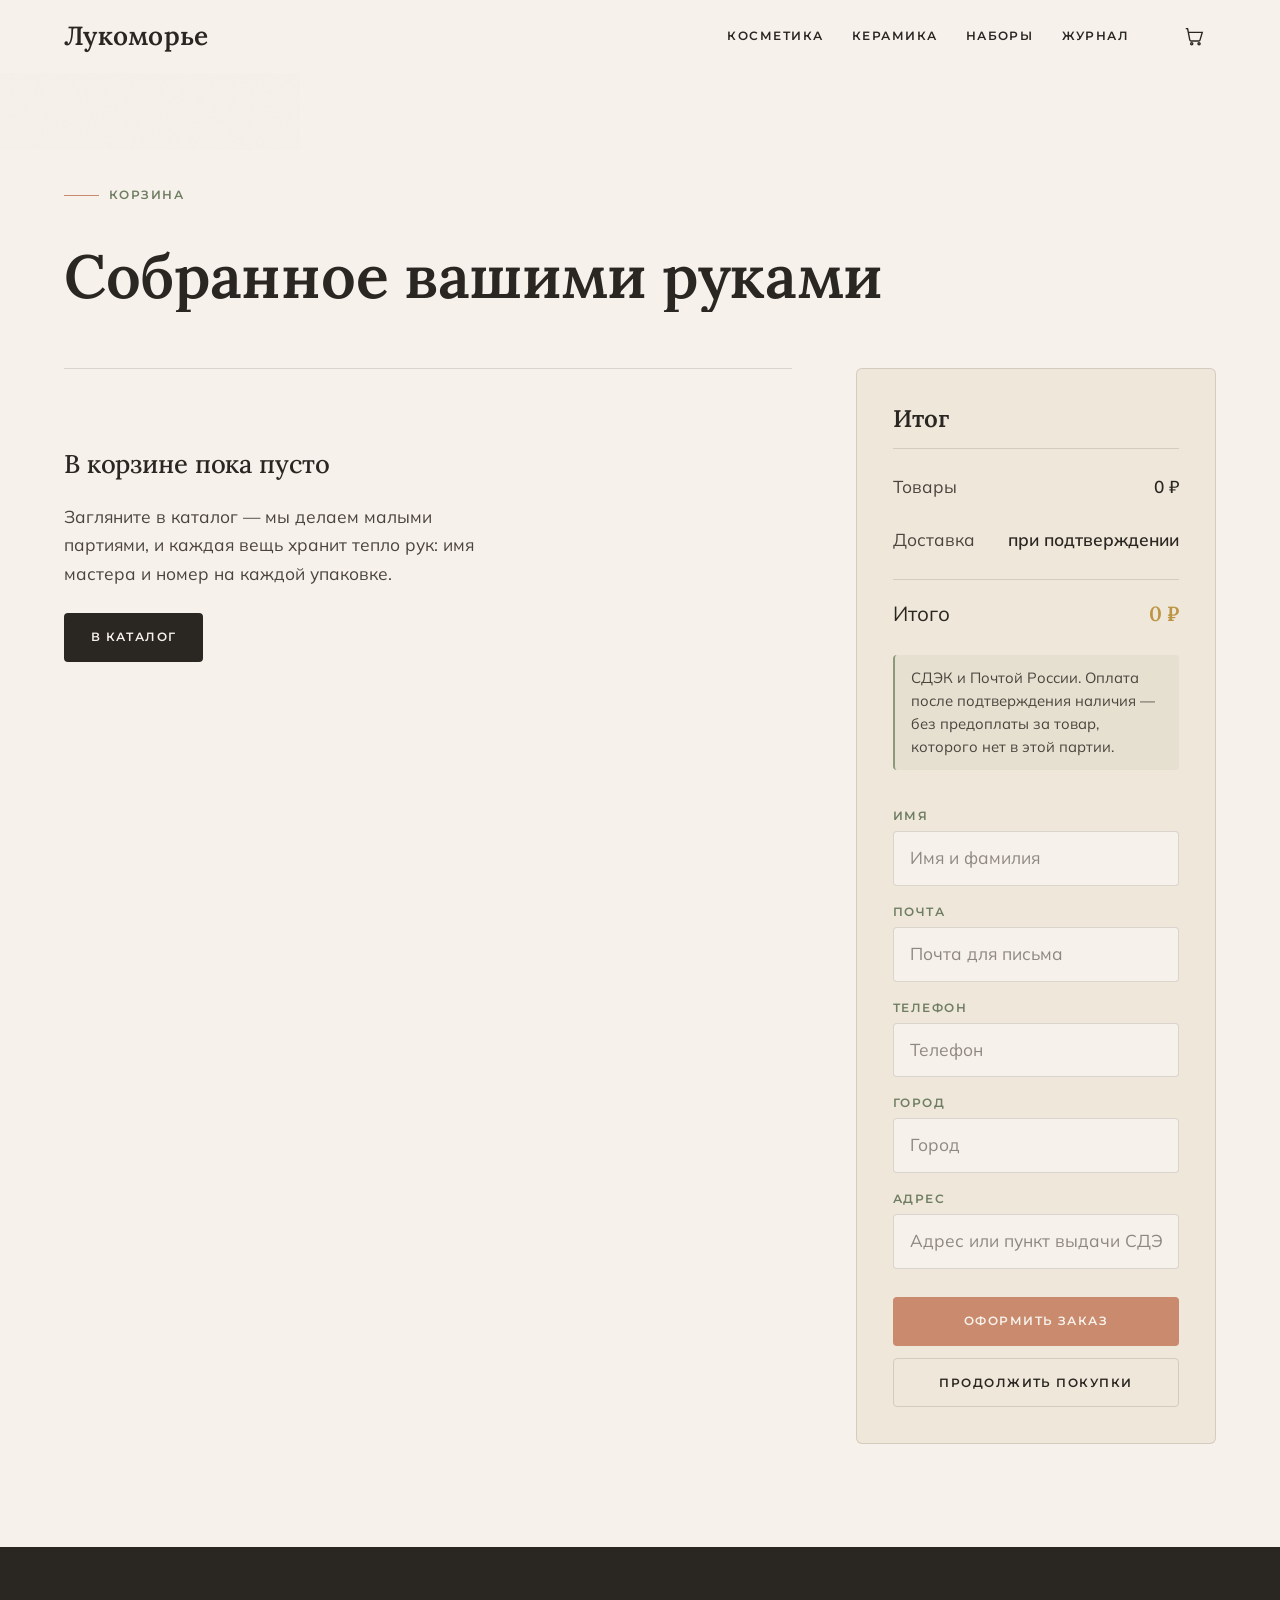
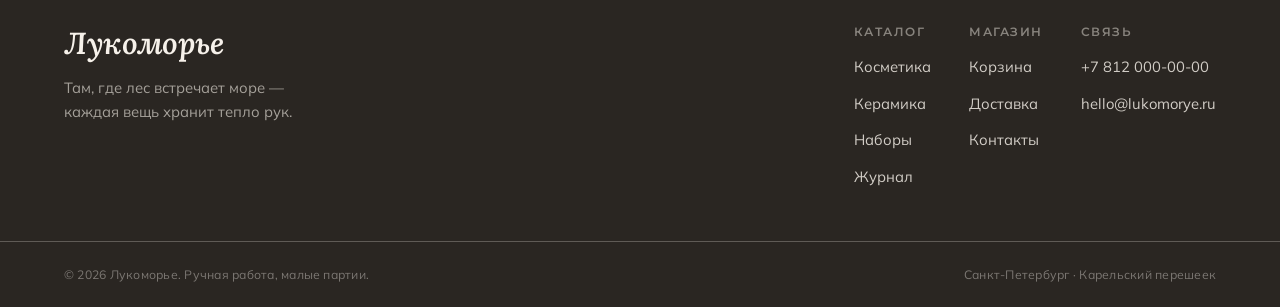
==== cart.html @ 14519dc2 "Магазин «Лукоморье» — косметика и керамика: каталог, товар, корзина" ====
<!DOCTYPE html>
<html lang="ru">
<head>
  <meta charset="UTF-8" />
  <meta name="viewport" content="width=device-width, initial-scale=1" />
  <title>Корзина — Лукоморье</title>
  <meta name="description" content="Корзина «Лукоморье» — натуральная косметика и керамика ручной работы. Малые партии, честный состав, тепло рук мастера." />

  <link rel="icon" href="data:image/svg+xml,%3Csvg xmlns='http://www.w3.org/2000/svg' viewBox='0 0 32 32'%3E%3Crect width='32' height='32' rx='6' fill='%23c98a6d'/%3E%3Ctext x='16' y='22' font-family='Georgia,serif' font-size='18' fill='%23f6f1ea' text-anchor='middle'%3E%D0%9B%3C/text%3E%3C/svg%3E" />

  <!-- Google Fonts: Lora (head) + Mulish (body) + Montserrat (label), cyrillic -->
  <link rel="preconnect" href="https://fonts.googleapis.com" />
  <link rel="preconnect" href="https://fonts.gstatic.com" crossorigin />
  <link href="https://fonts.googleapis.com/css2?family=Lora:ital,wght@0,500;0,600;1,500;1,600&family=Montserrat:wght@600&family=Mulish:wght@400;600;700&display=swap&subset=cyrillic,cyrillic-ext" rel="stylesheet" />

  <link rel="stylesheet" href="css/settings.css" />
  <link rel="stylesheet" href="css/base.css" />
  <link rel="stylesheet" href="css/blocks/header.css" />
  <link rel="stylesheet" href="css/blocks/hero.css" />
  <link rel="stylesheet" href="css/blocks/catalog.css" />
  <link rel="stylesheet" href="css/blocks/story.css" />
  <link rel="stylesheet" href="css/blocks/journal.css" />
  <link rel="stylesheet" href="css/blocks/newsletter.css" />
  <link rel="stylesheet" href="css/blocks/contacts.css" />
  <link rel="stylesheet" href="css/blocks/cart.css" />
  <link rel="stylesheet" href="css/blocks/footer.css" />
</head>
<body>
  <a class="skip-link" href="#main">К содержанию</a>

  <!-- ============================================================
       SHARED HEADER — identical on index/product/cart.
       Cart icon carries .cart__count (live counter via cart.js).
       ============================================================ -->
  <header class="header" data-header>
    <div class="container header__inner">
      <a class="header__brand" href="index.html">Лукоморье</a>

      <nav class="header__nav" aria-label="Каталог">
        <a href="index.html#catalog" data-filter="Косметика">Косметика</a>
        <a href="index.html#catalog" data-filter="Керамика">Керамика</a>
        <a href="index.html#catalog" data-filter="Наборы">Наборы</a>
        <a href="index.html#journal">Журнал</a>
      </nav>

      <div class="header__actions">
        <a class="header__cart" href="cart.html" aria-label="Корзина">
          <svg class="icon" width="22" height="22" viewBox="0 0 24 24" stroke-width="1.5" aria-hidden="true">
            <path d="M3 4h2l2.4 12.2a1.5 1.5 0 0 0 1.5 1.2h8.2a1.5 1.5 0 0 0 1.5-1.2L21 8H6"/>
            <circle cx="9.5" cy="20.5" r="1.2"/>
            <circle cx="17.5" cy="20.5" r="1.2"/>
          </svg>
          <span class="cart__count" data-cart-count aria-live="polite">0</span>
        </a>
        <button class="header__burger" type="button" aria-label="Меню" aria-expanded="false" data-burger>
          <span></span><span></span><span></span>
        </button>
      </div>
    </div>

    <!-- mobile drawer -->
    <div class="header__drawer" data-drawer hidden>
      <nav aria-label="Меню">
        <a href="index.html#catalog" data-filter="Косметика">Косметика</a>
        <a href="index.html#catalog" data-filter="Керамика">Керамика</a>
        <a href="index.html#catalog" data-filter="Наборы">Наборы</a>
        <a href="index.html#journal">Журнал</a>
        <a href="cart.html">Корзина</a>
      </nav>
    </div>
  </header>

  <main id="main">

    <!-- ============================================================ CART -->
    <section class="cart-page">
      <div class="container">

        <header class="cart-page__head">
          <span class="cart-page__eyebrow section__eyebrow" data-reveal>Корзина</span>
          <h1 class="cart-page__title" data-reveal-head>Собранное вашими руками</h1>
        </header>

        <div class="cart-page__inner">

          <!-- ===== LEFT: line items + empty state ===== -->
          <div data-reveal>

            <!-- cart.js fills this with .cart__item rows -->
            <div class="cart__items" data-cart-root></div>

            <!-- empty state — cart.js toggles .is-visible when cart is empty -->
            <div class="cart__empty">
              <h2 class="cart__empty-title">В корзине пока пусто</h2>
              <p class="cart__empty-lead">
                Загляните в каталог — мы делаем малыми партиями, и каждая вещь
                хранит тепло рук: имя мастера и номер на каждой упаковке.
              </p>
              <a class="btn btn--primary" href="index.html#catalog">В каталог</a>
            </div>

          </div>

          <!-- ===== RIGHT: sticky summary + checkout =====
               No data-reveal here: cart.js owns this element's visibility via
               the [hidden] attribute (empty cart hides it, items show it). A
               reveal observer would never fire while hidden, leaving it
               opacity:0 forever when items arrive later (cross-tab sync). -->
          <aside class="cart__summary">
            <h2 class="cart__summary-title">Итог</h2>

            <div class="cart__summary-row">
              <span class="cart__summary-label">Товары</span>
              <span class="cart__summary-val" data-cart-total>0 ₽</span>
            </div>
            <div class="cart__summary-row">
              <span class="cart__summary-label">Доставка</span>
              <span class="cart__summary-val">при подтверждении</span>
            </div>
            <div class="cart__summary-row cart__summary-row--total">
              <span class="cart__summary-label">Итого</span>
              <span class="cart__summary-val" data-cart-total>0 ₽</span>
            </div>

            <p class="cart__delivery-note">
              СДЭК и Почтой России. Оплата после подтверждения наличия — без
              предоплаты за товар, которого нет в этой партии.
            </p>

            <!-- checkout form -->
            <form class="cart__form" data-checkout novalidate>

              <div class="cart__field">
                <label class="cart__label" for="co-name">Имя</label>
                <input class="cart__input" id="co-name" name="name" type="text"
                       autocomplete="name" placeholder="Имя и фамилия" required
                       data-field="name" />
              </div>

              <div class="cart__field">
                <label class="cart__label" for="co-email">Почта</label>
                <input class="cart__input" id="co-email" name="email" type="email"
                       inputmode="email" autocomplete="email" placeholder="Почта для письма"
                       required data-field="email" />
                <p class="cart__field-error" data-error-for="email" hidden>Проверьте адрес почты</p>
              </div>

              <div class="cart__field">
                <label class="cart__label" for="co-phone">Телефон</label>
                <input class="cart__input" id="co-phone" name="phone" type="tel"
                       inputmode="tel" autocomplete="tel" placeholder="Телефон"
                       data-field="phone" />
              </div>

              <div class="cart__field">
                <label class="cart__label" for="co-city">Город</label>
                <input class="cart__input" id="co-city" name="city" type="text"
                       autocomplete="address-level2" placeholder="Город" required
                       data-field="city" />
              </div>

              <div class="cart__field">
                <label class="cart__label" for="co-address">Адрес</label>
                <input class="cart__input" id="co-address" name="address" type="text"
                       autocomplete="street-address" placeholder="Адрес или пункт выдачи СДЭК"
                       required data-field="address" />
              </div>

              <div class="cart__cta">
                <button class="btn btn--clay" type="submit">Оформить заказ</button>
                <a class="btn btn--ghost" href="index.html#catalog">Продолжить покупки</a>
              </div>
            </form>

            <!-- success state — revealed via .is-visible after a valid submit -->
            <div class="cart__success" data-checkout-success>
              <svg class="cart__success-icon" width="44" height="44" viewBox="0 0 24 24" aria-hidden="true">
                <path class="cart__success-path" stroke-width="2" d="M5 12.5l4.5 4.5L19 7"/>
              </svg>
              <h2 class="cart__success-title">Заказ принят</h2>
              <p class="cart__success-lead">
                Спасибо — мы написали вам письмо с подтверждением и номером партии.
              </p>
            </div>
          </aside>

        </div>
      </div>
    </section>

  </main>

  <!-- ============================================================
       SHARED FOOTER — identical on index/product/cart.
       ============================================================ -->
  <footer class="footer">
    <div class="container footer__inner">
      <div class="footer__brandcol">
        <a class="footer__brand" href="index.html">Лукоморье</a>
        <p class="footer__tag">Там, где лес встречает море — каждая вещь хранит тепло рук.</p>
      </div>

      <nav class="footer__nav" aria-label="Каталог">
        <span class="u-label">Каталог</span>
        <a href="index.html#catalog">Косметика</a>
        <a href="index.html#catalog">Керамика</a>
        <a href="index.html#catalog">Наборы</a>
        <a href="index.html#journal">Журнал</a>
      </nav>

      <nav class="footer__nav" aria-label="Магазин">
        <span class="u-label">Магазин</span>
        <a href="cart.html">Корзина</a>
        <a href="index.html#contacts">Доставка</a>
        <a href="index.html#contacts">Контакты</a>
      </nav>

      <div class="footer__contactcol">
        <span class="u-label">Связь</span>
        <a href="tel:+78120000000">+7 812 000-00-00</a>
        <a href="mailto:hello@lukomorye.ru">hello@lukomorye.ru</a>
      </div>
    </div>
    <div class="container footer__base">
      <span>© 2026 Лукоморье. Ручная работа, малые партии.</span>
      <span>Санкт-Петербург · Карельский перешеек</span>
    </div>
  </footer>

  <svg class="grain" aria-hidden="true">
    <filter id="grain-noise"><feTurbulence type="fractalNoise" baseFrequency="0.8" numOctaves="2" stitchTiles="stitch"/></filter>
    <rect width="100%" height="100%" filter="url(#grain-noise)"/>
  </svg>

  <script type="module" src="js/main.js"></script>
</body>
</html>
---- css/settings.css ----
/* ============================================================
   settings.css — design tokens · «Лукоморье»
   Boutique НАТУРАЛЬНАЯ КОСМЕТИКА + КЕРАМИКА ручной работы.
   European-premium, gallery-clean, warm, hand-made.
   Warm clay / sage / gold palette. NO neon/blue/purple/gradient.
   Soft 4px radius · 1px hairlines · NO heavy shadows.
   ============================================================ */

:root {
  /* ---- Palette ---- */
  --alabaster:   #f6f1ea;   /* base surface */
  --alabaster-2: #efe7da;   /* tonal section block */
  --clay:        #c98a6d;   /* terracotta accent */
  --clay-deep:   #a96b50;   /* hover / pressed clay */
  --sage:        #8a9a7b;   /* secondary accent */
  --sage-deep:   #6f7e62;   /* hover sage */
  --gold:        #d9b25f;   /* price / CTA highlight */
  --gold-deep:   #bd9645;   /* AA-safe gold for small text on light */
  --ink:         #2a2622;   /* primary text */
  --ink-soft:    #4a443d;   /* secondary text */
  --on-dark:     #f6f1ea;   /* text on dark / photo overlay */
  --line:        rgba(42, 38, 34, .14);  /* 1px hairline */
  --line-soft:   rgba(42, 38, 34, .08);
  --line-on-dark: rgba(246, 241, 234, .26);

  /* flat warm overlay for full-bleed craft photo (solid rgba, NO gradient) */
  --overlay-warm: rgba(42, 38, 34, .56);

  /* ---- Type families ---- */
  --font-head:  'Lora', Georgia, 'Times New Roman', serif;       /* 500/600 + italic */
  --font-body:  'Mulish', system-ui, -apple-system, sans-serif;  /* 400/600 */
  --font-label: 'Montserrat', system-ui, sans-serif;             /* 600 small-caps */

  /* ---- Fluid type scale (clamp) ---- */
  --fs-display: clamp(2.6rem, 1.2rem + 6vw, 5.6rem);    /* hero headline */
  --fs-h1:      clamp(2.1rem, 1.3rem + 3.4vw, 3.8rem);
  --fs-h2:      clamp(1.8rem, 1.3rem + 2.2vw, 3rem);
  --fs-h3:      clamp(1.25rem, 1.05rem + .9vw, 1.6rem);
  --fs-price:   clamp(1.05rem, .96rem + .4vw, 1.3rem);  /* gold product price */
  --fs-lead:    clamp(1.12rem, 1rem + .55vw, 1.45rem);
  --fs-body:    clamp(1rem, .96rem + .18vw, 1.08rem);
  --fs-small:   clamp(.86rem, .83rem + .12vw, .93rem);
  --fs-label:   clamp(.7rem, .68rem + .1vw, .78rem);    /* Montserrat caps labels */

  /* line-heights */
  --lh-display: 1.06;
  --lh-head:    1.16;
  --lh-body:    1.66;
  --lh-snug:    1.4;

  /* tracking */
  --track-label: .12em;

  /* ---- Spacing scale ---- */
  --sp-3xs: .25rem;
  --sp-2xs: .5rem;
  --sp-xs:  .75rem;
  --sp-sm:  1rem;
  --sp-md:  1.5rem;
  --sp-lg:  2.25rem;
  --sp-xl:  3.5rem;
  --sp-2xl: 5rem;
  --sp-3xl: 7rem;

  /* gallery breathing room between sections */
  --section-gap: clamp(4rem, 8vw, 6.5rem);

  /* ---- Layout — WIDE ---- */
  --container: 1280px;
  --pad-x: clamp(1.25rem, 5vw, 4rem);
  --col-gap: clamp(1.25rem, 3vw, 2.75rem);
  --measure: 64ch;

  /* ---- Radius — soft 4px ---- */
  --radius: 4px;
  --radius-lg: 6px;

  /* ---- Borders — 1px warm hairlines ---- */
  --bd-hair:   1px solid var(--line);
  --bd-strong: 1px solid var(--ink);

  /* ---- Subtle depth (NO heavy shadows) ---- */
  --shadow-soft: 0 1px 2px rgba(42, 38, 34, .05);

  /* ---- Z layers ---- */
  --z-grain:      1;
  --z-header:     60;
  --z-nav-panel:  70;
  --z-skip:       100;

  /* ---- Motion ---- */
  --ease:      cubic-bezier(.22, .61, .25, 1);
  --dur-fast:  200ms;
  --dur:       280ms;
  --dur-head:  .7s;   /* clip-wipe headline reveal */
  --dur-block: .6s;   /* block fade + rise */
  --reveal-rise: 14px;

  /* sticky-split product page: header offset */
  --header-h: 72px;
}
---- css/base.css ----
/* ============================================================
   base.css — reset · base type · wide container · helpers ·
   .u-img cover-clamp · surfaces · grain · a11y · reveal contract
   «Лукоморье»
   ============================================================ */

/* ---- Reset ---- */
*, *::before, *::after { box-sizing: border-box; }
* { margin: 0; }

html {
  -webkit-text-size-adjust: 100%;
  scroll-behavior: smooth;
  scroll-padding-top: calc(var(--header-h) + 16px);
  overflow-x: clip;          /* no horizontal scroll from full-bleed */
}

body {
  font-family: var(--font-body);
  font-weight: 400;
  font-size: var(--fs-body);
  line-height: var(--lh-body);
  color: var(--ink);
  background-color: var(--alabaster);
  -webkit-font-smoothing: antialiased;
  text-rendering: optimizeLegibility;
  min-height: 100vh;
  overflow-x: hidden;        /* guard against full-bleed overflow */
}

img, picture, svg, iframe, video {
  display: block;
  max-width: 100%;
}
img { height: auto; }

input, button, textarea, select { font: inherit; color: inherit; }
button { cursor: pointer; background: none; border: none; }
ul, ol { list-style: none; padding: 0; }

a {
  color: var(--clay-deep);
  text-decoration: none;
  text-underline-offset: .18em;
  transition: color var(--dur-fast) var(--ease);
}
a:hover { color: var(--ink); }

p { text-wrap: pretty; }

svg.icon { fill: none; stroke: currentColor; }

/* ---- Headings ---- */
h1, h2, h3, h4 {
  font-family: var(--font-head);
  font-weight: 600;
  line-height: var(--lh-head);
  letter-spacing: -.005em;
  color: var(--ink);
  text-wrap: balance;
}
h1 { font-size: var(--fs-h1); }
h2 { font-size: var(--fs-h2); }
h3 { font-size: var(--fs-h3); font-weight: 500; }

em, i { font-style: italic; }

/* ---- Layout: wide container ---- */
.container {
  width: 100%;
  max-width: var(--container);
  margin-inline: auto;
  padding-inline: var(--pad-x);
}

.u-grid {
  display: grid;
  grid-template-columns: repeat(12, minmax(0, 1fr));
  column-gap: var(--col-gap);
}

/* a left-aligned content wrap that never centres into a narrow column */
.u-wrap { max-width: 66ch; }

/* full-bleed: break out of the container to the viewport edge */
.u-bleed {
  width: 100vw;
  margin-left: calc(50% - 50vw);
  margin-right: calc(50% - 50vw);
}

/* ---- Section rhythm ---- */
.section { padding-block: var(--section-gap); position: relative; }
.section--tight { padding-block: clamp(2.5rem, 5vw, 4rem); }

/* ---- Surface helpers ---- */
.s-alabaster { background: var(--alabaster); }
.s-tint      { background: var(--alabaster-2); }

/* ============================================================
   .u-img — the cover-clamp helper. HARD-WON RULE.
   Box: position:relative + overflow:clip + aspect-ratio (or fixed h).
   Img: position:absolute; inset:0; w/h 100%; object-fit:cover.
   NEVER leave a cover image position:static.
   Every product/photo/figure tile uses this.
   ============================================================ */
.u-img {
  position: relative;
  overflow: clip;
  display: block;
  background: var(--alabaster-2);
  border-radius: var(--radius);
}
.u-img > img {
  position: absolute;
  inset: 0;
  width: 100%;
  height: 100%;
  object-fit: cover;
}
/* aspect ratio variants */
.u-img--square   { aspect-ratio: 1 / 1; }
.u-img--portrait { aspect-ratio: 4 / 5; }
.u-img--land     { aspect-ratio: 4 / 3; }
.u-img--wide     { aspect-ratio: 16 / 10; }
.u-img--tall     { aspect-ratio: 3 / 4; }

/* fine-art rectangular frame (optional hairline) */
.u-frame {
  border: 1px solid var(--line);
  background: var(--alabaster-2);
  border-radius: var(--radius);
}

/* ---- Labels (Montserrat small-caps) ---- */
.u-label {
  font-family: var(--font-label);
  font-weight: 600;
  font-size: var(--fs-label);
  line-height: 1.2;
  letter-spacing: var(--track-label);
  text-transform: uppercase;
  color: var(--sage-deep);
}

/* eyebrow = label with a leading rule */
.section__eyebrow {
  display: inline-flex;
  align-items: center;
  gap: .8em;
  margin-bottom: var(--sp-md);
  font-family: var(--font-label);
  font-weight: 600;
  font-size: var(--fs-label);
  letter-spacing: var(--track-label);
  text-transform: uppercase;
  color: var(--sage-deep);
}
.section__eyebrow::before {
  content: "";
  inline-size: 2.2rem;
  block-size: 1px;
  background: var(--clay);
}
.section__title {
  font-size: var(--fs-h2);
  max-width: 20ch;
}
.section__lead {
  font-size: var(--fs-lead);
  line-height: var(--lh-snug);
  max-width: 54ch;
  margin-top: var(--sp-md);
  color: var(--ink-soft);
}

.prose { max-width: var(--measure); }

/* ---- Buttons ---- */
.btn {
  display: inline-flex;
  align-items: center;
  justify-content: center;
  gap: .55em;
  min-height: 48px;
  padding: .85rem 1.6rem;
  font-family: var(--font-label);
  font-weight: 600;
  font-size: var(--fs-label);
  letter-spacing: var(--track-label);
  text-transform: uppercase;
  border-radius: var(--radius);
  border: 1px solid transparent;
  transition: background var(--dur-fast) var(--ease),
              color var(--dur-fast) var(--ease),
              border-color var(--dur-fast) var(--ease);
}
.btn--primary {
  background: var(--ink);
  color: var(--on-dark);
}
.btn--primary:hover { background: var(--clay-deep); color: var(--on-dark); }
.btn--clay {
  background: var(--clay);
  color: var(--on-dark);
}
.btn--clay:hover { background: var(--clay-deep); color: var(--on-dark); }
.btn--ghost {
  background: transparent;
  color: var(--ink);
  border-color: var(--line);
}
.btn--ghost:hover { border-color: var(--ink); color: var(--ink); }
.btn--gold {
  background: var(--gold);
  color: var(--ink);
}
.btn--gold:hover { background: var(--gold-deep); color: var(--ink); }
.btn--block { width: 100%; }

/* ---- Paper grain overlay (single SVG feTurbulence) ---- */
.grain {
  position: fixed;
  inset: 0;
  z-index: var(--z-grain);
  pointer-events: none;
  opacity: .04;
  mix-blend-mode: multiply;
}
@media (max-width: 640px) { .grain { opacity: .025; } }

/* ---- Accessibility ---- */
.visually-hidden {
  position: absolute !important;
  width: 1px; height: 1px;
  padding: 0; margin: -1px;
  overflow: hidden;
  clip: rect(0 0 0 0);
  clip-path: inset(50%);
  white-space: nowrap;
  border: 0;
}

.skip-link {
  position: absolute;
  top: var(--sp-2xs);
  left: var(--sp-2xs);
  z-index: var(--z-skip);
  background: var(--ink);
  color: var(--on-dark);
  padding: .7rem 1.2rem;
  font-family: var(--font-label);
  font-weight: 600;
  letter-spacing: var(--track-label);
  text-transform: uppercase;
  font-size: var(--fs-label);
  border-radius: var(--radius);
  transform: translateY(-150%);
  transition: transform var(--dur-fast) var(--ease);
}
.skip-link:focus { transform: translateY(0); color: var(--on-dark); }

:focus-visible {
  outline: 2.5px solid var(--clay);
  outline-offset: 3px;
}
:focus:not(:focus-visible) { outline: none; }

/* minimum touch target */
.tap { min-height: 44px; min-width: 44px; }

/* ============================================================
   GLOBAL REVEAL CONTRACT (declared ONCE here)
   - [data-reveal]      → opacity 0→1 + translateY rise
   - [data-reveal-head] → clip-path wipe left→right (no reflow)
   Blocks ONLY toggle .is-revealed (set by reveal.js).
   ============================================================ */
[data-reveal] {
  opacity: 0;
  transform: translateY(var(--reveal-rise));
  transition:
    opacity var(--dur-block) var(--ease),
    transform var(--dur-block) var(--ease);
  will-change: opacity, transform;
}
[data-reveal].is-revealed {
  opacity: 1;
  transform: none;
}

[data-reveal-head] {
  clip-path: inset(0 100% 0 0);
  opacity: 0;
  transition:
    clip-path var(--dur-head) var(--ease),
    opacity var(--dur-head) var(--ease);
  will-change: clip-path, opacity;
}
[data-reveal-head].is-revealed {
  clip-path: inset(0 0 0 0);
  opacity: 1;
}

/* optional per-block stagger (set --reveal-delay inline or in block CSS) */
[data-reveal][style*="--reveal-delay"],
[data-reveal-head][style*="--reveal-delay"] {
  transition-delay: var(--reveal-delay, 0ms);
}

/* ---- Reduced motion: show everything instantly ---- */
@media (prefers-reduced-motion: reduce) {
  html { scroll-behavior: auto; }
  *, *::before, *::after {
    animation-duration: .001ms !important;
    animation-iteration-count: 1 !important;
    transition-duration: .001ms !important;
    scroll-behavior: auto !important;
  }
  [data-reveal],
  [data-reveal-head] {
    opacity: 1 !important;
    transform: none !important;
    clip-path: none !important;
  }
}
---- css/blocks/header.css ----
/* ============================================================
   header.css — «Лукоморье»
   Shared sticky header (index / product / cart).
   Boutique surface: alabaster, frosted on scroll, 1px warm
   hairline — NO heavy shadow. Wide container, fluid clamp().
   Brand left · gallery nav right · gold cart counter.
   Mobile (≤860): nav collapses to a burger + animated drawer.
   No <img> lives in this block, so no .u-img is needed here.
   ============================================================ */

.header {
  position: sticky;
  top: 0;
  z-index: var(--z-header);
  background: color-mix(in srgb, var(--alabaster) 84%, transparent);
  border-bottom: 1px solid transparent;
  transition:
    background var(--dur) var(--ease),
    border-color var(--dur) var(--ease);
}

/* frosted + hairline once the page scrolls (toggled by header.js) */
.header.is-scrolled {
  background: color-mix(in srgb, var(--alabaster) 93%, transparent);
  -webkit-backdrop-filter: blur(10px) saturate(118%);
  backdrop-filter: blur(10px) saturate(118%);
  border-bottom-color: var(--line);
}

/* ---- Inner bar ---- */
.header__inner {
  min-height: var(--header-h);
  display: flex;
  align-items: center;
  gap: clamp(1rem, 2.4vw, var(--sp-lg));
}

/* ---- Brand wordmark ---- */
.header__brand {
  flex: none;
  font-family: var(--font-head);
  font-weight: 600;
  font-size: clamp(1.3rem, 1.08rem + .7vw, 1.65rem);
  line-height: 1;
  letter-spacing: .01em;
  color: var(--ink);
  transition: color var(--dur-fast) var(--ease);
}
.header__brand:hover { color: var(--clay-deep); }

/* ---- Desktop nav (gallery labels) ---- */
.header__nav {
  display: flex;
  align-items: center;
  gap: clamp(1rem, 2.2vw, 2.1rem);
  margin-left: auto;
}
.header__nav a {
  position: relative;
  padding-block: .45rem;
  font-family: var(--font-label);
  font-weight: 600;
  font-size: var(--fs-label);
  letter-spacing: var(--track-label);
  text-transform: uppercase;
  color: var(--ink);
  transition: color var(--dur-fast) var(--ease);
}
.header__nav a::after {
  content: "";
  position: absolute;
  left: 0;
  bottom: 0;
  width: 100%;
  height: 1px;
  background: var(--clay);
  transform: scaleX(0);
  transform-origin: left;
  transition: transform var(--dur) var(--ease);
}
.header__nav a:hover,
.header__nav a:focus-visible { color: var(--clay-deep); }
.header__nav a:hover::after,
.header__nav a:focus-visible::after { transform: scaleX(1); }

/* ---- Actions (cart + burger) ---- */
.header__actions {
  display: flex;
  align-items: center;
  gap: var(--sp-2xs);
  margin-left: clamp(1rem, 2vw, 1.75rem);
}
/* when the desktop nav is present it already pushes via margin-left:auto,
   so the actions sit snug against it */
.header__nav + .header__actions { margin-left: var(--sp-xs); }

/* ---- Cart link + live counter ---- */
.header__cart {
  position: relative;
  display: inline-flex;
  align-items: center;
  justify-content: center;
  width: 44px;
  height: 44px;
  color: var(--ink);
  border-radius: var(--radius);
  transition: color var(--dur-fast) var(--ease);
}
.header__cart:hover { color: var(--clay-deep); }

.cart__count {
  position: absolute;
  top: 3px;
  right: 1px;
  min-width: 18px;
  height: 18px;
  padding: 0 4px;
  display: inline-flex;
  align-items: center;
  justify-content: center;
  font-family: var(--font-label);
  font-weight: 600;
  font-size: .66rem;
  line-height: 1;
  color: var(--ink);            /* ink on gold — AA */
  background: var(--gold);
  border-radius: 999px;
  transition: transform var(--dur-fast) var(--ease);
}
.cart__count[data-empty="true"] { display: none; }
/* add-to-cart bump animation (triggered by cart.js) */
.cart__count.is-bumped { transform: scale(1.35); }

/* ---- Burger (mobile only) ---- */
.header__burger {
  display: none;
  flex-direction: column;
  justify-content: center;
  gap: 5px;
  width: 44px;
  height: 44px;
  padding: 10px;
  color: var(--ink);
}
.header__burger span {
  display: block;
  width: 100%;
  height: 2px;
  background: currentColor;
  border-radius: 2px;
  transition:
    transform var(--dur) var(--ease),
    opacity var(--dur) var(--ease);
}
.header__burger[aria-expanded="true"] span:nth-child(1) { transform: translateY(7px) rotate(45deg); }
.header__burger[aria-expanded="true"] span:nth-child(2) { opacity: 0; }
.header__burger[aria-expanded="true"] span:nth-child(3) { transform: translateY(-7px) rotate(-45deg); }

/* ---- Mobile drawer ---- */
.header__drawer {
  border-top: 1px solid var(--line);
  background: color-mix(in srgb, var(--alabaster) 96%, transparent);
  -webkit-backdrop-filter: blur(10px);
  backdrop-filter: blur(10px);
}
.header__drawer[hidden] { display: none; }
.header__drawer nav {
  display: flex;
  flex-direction: column;
  padding: var(--sp-2xs) var(--pad-x) var(--sp-md);
}
.header__drawer a {
  font-family: var(--font-label);
  font-weight: 600;
  font-size: var(--fs-label);
  letter-spacing: var(--track-label);
  text-transform: uppercase;
  color: var(--ink);
  padding: 1rem 0;
  border-bottom: 1px solid var(--line-soft);
  transition: color var(--dur-fast) var(--ease);
}
.header__drawer a:last-child { border-bottom: 0; }
.header__drawer a:hover,
.header__drawer a:focus-visible { color: var(--clay-deep); }

/* ============================================================
   Mobile reflow — nav → burger at ≤860, hide drawer above it.
   ============================================================ */
@media (max-width: 860px) {
  .header__nav { display: none; }
  .header__burger { display: flex; }
}
@media (min-width: 861px) {
  .header__drawer { display: none !important; }
}
---- css/blocks/hero.css ----
/* ============================================================
   hero.css — asymmetric image-led hero · «Лукоморье»
   BEM block: .hero / .hero__inner / .hero__copy / .hero__media
   Reveal: only .is-revealed toggled (contract in base.css).
   Image: .u-img--tall → position:absolute inset:0 cover (base.css).
   No heavy shadows · soft 4px radius · 1px hairlines · no gradients.
   ============================================================ */

/* ---- Section padding (supplements .section from base.css) ----------- */
.hero {
  /* .section already applies padding-block: var(--section-gap).
     Reduce only the top to let the header breathe without doubling. */
  padding-top: clamp(2rem, 4vw, 3.5rem);
}

/* ---- Wide asymmetric two-column grid ------------------------------- */
.hero__inner {
  display: grid;
  /* copy column slightly wider to let the long Russian headline breathe */
  grid-template-columns: 55fr 45fr;
  align-items: center;
  gap: clamp(2rem, 5vw, 5rem);
}

/* ---- Copy column --------------------------------------------------- */
.hero__copy {
  /* soft gallery breathing room at the bottom on wide */
  padding-bottom: clamp(1rem, 2vw, 2rem);
}

/* eyebrow — inherits .section__eyebrow from base.css; no override needed */

.hero__title {
  font-size: var(--fs-display);
  line-height: var(--lh-display);
  font-weight: 600;
  letter-spacing: -.02em;
  color: var(--ink);
  max-width: 16ch;
  margin-top: var(--sp-xs);
  /* small extra kerning relief for Cyrillic at large size */
  text-wrap: balance;
}
/* warm italic accent — clay-deep ensures AA on alabaster (#f6f1ea) */
.hero__title em {
  color: var(--clay-deep);
  font-weight: 500;
  font-style: italic;
}

.hero__lead {
  font-size: var(--fs-lead);
  line-height: var(--lh-snug);
  color: var(--ink-soft);
  max-width: 46ch;
  margin-top: var(--sp-md);
}

/* ---- CTA row ------------------------------------------------------- */
.hero__actions {
  display: flex;
  flex-wrap: wrap;
  gap: var(--sp-sm);
  margin-top: var(--sp-lg);
}

/* ---- Trust strip — real data numbers, no decorative counters ------- */
.hero__trust {
  display: flex;
  flex-wrap: wrap;
  gap: clamp(.75rem, 2vw, 2rem) clamp(1.5rem, 4vw, 3rem);
  margin-top: var(--sp-xl);
  padding-top: var(--sp-md);
  border-top: var(--bd-hair);
}
.hero__trust li {
  font-size: var(--fs-small);
  color: var(--ink-soft);
  line-height: 1.4;
}
/* the number itself — large serif, ink, no numbering decoration */
.hero__trust strong {
  display: block;
  font-family: var(--font-head);
  font-weight: 600;
  font-size: clamp(1.6rem, 1.1rem + 1.8vw, 2.4rem);
  line-height: 1;
  color: var(--ink);
  letter-spacing: -.015em;
  margin-bottom: .2em;
}

/* ---- Media column -------------------------------------------------- */
/* .hero__media wraps a <figure> — position:relative already on <figure> */
.hero__media {
  /* fine-art frame: 1px hairline, soft 4px radius, no shadow */
  border-radius: var(--radius);
  overflow: clip; /* clip children to radius */
}

/* .u-img--tall (aspect-ratio: 3/4) is on the inner <span> —
   base.css handles the absolute cover img.
   We only set a small border on the outer figure (fine-art look). */
.hero__media .u-img--tall {
  /* radius already inherited but reset here explicitly for clarity */
  border-radius: var(--radius);
  /* subtle 1px frame, gallery-style */
  outline: 1px solid var(--line);
  outline-offset: -1px;
}

/* figcaption below the photo */
.hero__cap {
  margin-top: var(--sp-xs);
  font-family: var(--font-label);
  font-weight: 600;
  font-size: var(--fs-label);
  letter-spacing: var(--track-label);
  text-transform: uppercase;
  color: var(--sage-deep);
  padding-inline: 2px; /* optical indent to align with photo edge */
}

/* ---- Reveal stagger for trust items (declare --reveal-delay here) -- */
/* Trust list is a single [data-reveal]; stagger via CSS on children
   so base.css reveal contract is not duplicated. */
.hero__trust li:nth-child(2) { transition-delay: 60ms; }
.hero__trust li:nth-child(3) { transition-delay: 120ms; }

/* ============================================================
   MOBILE REFLOW — 860px breakpoint (tablet landscape → stack)
   SAME selector specificity as desktop nth-child rules above.
   ============================================================ */
@media (max-width: 860px) {
  .hero__inner {
    grid-template-columns: 1fr;
    gap: var(--sp-lg);
  }

  /* photo first on mobile — gives the image-led feel on scroll */
  .hero__media { order: -1; }

  /* portrait ratio is too tall on narrow screens — swap to landscape */
  .hero__media .u-img--tall {
    aspect-ratio: 4 / 3;
  }

  .hero__title {
    max-width: 24ch; /* wider wrap on narrow column */
  }

  .hero__lead { max-width: 100%; }

  .hero__trust {
    gap: .75rem 1.5rem;
  }
}

/* ============================================================
   390px (iPhone SE / smallest target) — no horizontal overflow
   html{overflow-x:clip} + body{overflow-x:hidden} in base.css.
   Extra guards specific to hero:
   ============================================================ */
@media (max-width: 480px) {
  .hero__inner {
    gap: var(--sp-md);
  }

  .hero__title {
    font-size: clamp(2rem, 7.5vw, 2.6rem);
    max-width: 20ch;
  }

  .hero__actions {
    flex-direction: column;
  }
  .hero__actions .btn {
    width: 100%;
    text-align: center;
  }

  .hero__trust {
    flex-direction: column;
    gap: var(--sp-sm);
  }

  /* same nth-child selectors as above — explicit reuse per spec */
  .hero__trust li:nth-child(2) { transition-delay: 60ms; }
  .hero__trust li:nth-child(3) { transition-delay: 120ms; }
}
---- css/blocks/catalog.css ----
/* ============================================================
   catalog.css — fine-art product card grid
   varied tiles · hover angle-swap · gold price · add-to-cart SVG check
   Reused on product.html cross-sell strip.
   ============================================================ */
.catalog__head {
  display: flex;
  flex-wrap: wrap;
  align-items: flex-end;
  justify-content: space-between;
  gap: var(--sp-md);
  margin-bottom: var(--sp-xl);
}

.catalog__filters {
  display: flex;
  flex-wrap: wrap;
  gap: var(--sp-3xs);
}
.catalog__filter {
  font-family: var(--font-label);
  font-weight: 600;
  font-size: var(--fs-label);
  letter-spacing: var(--track-label);
  text-transform: uppercase;
  color: var(--ink-soft);
  padding: .55rem .9rem;
  border-radius: var(--radius);
  border: 1px solid transparent;
  transition: color var(--dur-fast) var(--ease),
              background var(--dur-fast) var(--ease),
              border-color var(--dur-fast) var(--ease);
}
.catalog__filter:hover { color: var(--ink); border-color: var(--line); }
.catalog__filter.is-active {
  color: var(--on-dark);
  background: var(--ink);
  border-color: var(--ink);
}

/* ---- Grid: varied tile sizes (gallery rhythm) ---- */
.catalog__grid {
  display: grid;
  grid-template-columns: repeat(6, minmax(0, 1fr));
  gap: clamp(1.25rem, 3vw, 2.5rem);
}
/* asymmetric spans: some cards wider for a fine-art spread feel */
.catalog__grid > .card:nth-child(1) { grid-column: span 3; }
.catalog__grid > .card:nth-child(2) { grid-column: span 3; }
.catalog__grid > .card:nth-child(3) { grid-column: span 2; }
.catalog__grid > .card:nth-child(4) { grid-column: span 2; }
.catalog__grid > .card:nth-child(5) { grid-column: span 2; }
.catalog__grid > .card:nth-child(6) { grid-column: span 6; }

/* the wide hero-card lays out as photo | body */
.catalog__grid > .card:nth-child(6) {
  display: grid;
  grid-template-columns: 1.2fr 1fr;
  align-items: stretch;
  gap: clamp(1.25rem, 3vw, 2.5rem);
  background: var(--alabaster);
  border: 1px solid var(--line);
  border-radius: var(--radius-lg);
  overflow: clip;
}
.catalog__grid > .card:nth-child(6) .card__media { border-radius: 0; }
.catalog__grid > .card:nth-child(6) .card__media.u-img--square { aspect-ratio: 16 / 11; }
.catalog__grid > .card:nth-child(6) .card__body { padding: clamp(1.25rem, 3vw, 2.5rem); align-self: center; }
.catalog__grid > .card:nth-child(6) .card__name { font-size: var(--fs-h3); }

/* ---- Card ---- */
.card { display: flex; flex-direction: column; }

.card__media {
  display: block;
  border-radius: var(--radius);
}
.card__img {
  transition: opacity var(--dur) var(--ease), transform 1.2s var(--ease);
}
.card__img--back { opacity: 0; }
.card__media:hover .card__img--front,
.card__media:focus-visible .card__img--front { opacity: 0; }
.card__media:hover .card__img--back,
.card__media:focus-visible .card__img--back { opacity: 1; transform: scale(1.04); }
.card__media:focus-visible { outline-offset: 0; }

.card__body {
  display: flex;
  flex-direction: column;
  gap: .4rem;
  padding-top: var(--sp-sm);
}
.card__type { color: var(--sage-deep); }
.card__name {
  font-family: var(--font-head);
  font-weight: 500;
  font-size: clamp(1.15rem, 1.05rem + .5vw, 1.5rem);
  line-height: 1.2;
}
.card__name a { color: var(--ink); }
.card__name a:hover { color: var(--clay-deep); }
.card__note {
  font-size: var(--fs-small);
  color: var(--ink-soft);
  line-height: 1.5;
  max-width: 42ch;
}

.card__foot {
  display: flex;
  align-items: center;
  justify-content: space-between;
  gap: var(--sp-sm);
  margin-top: auto;
  padding-top: var(--sp-xs);
}
.card__price {
  font-family: var(--font-head);
  font-weight: 600;
  font-size: var(--fs-price);
  color: var(--gold-deep);
  letter-spacing: .01em;
  white-space: nowrap;
}

/* add-to-cart with SVG stroke check */
.card__add {
  display: inline-flex;
  align-items: center;
  gap: .5em;
  min-height: 44px;
  padding: .55rem 1rem;
  font-family: var(--font-label);
  font-weight: 600;
  font-size: var(--fs-label);
  letter-spacing: var(--track-label);
  text-transform: uppercase;
  color: var(--ink);
  border: 1px solid var(--line);
  border-radius: var(--radius);
  transition: background var(--dur-fast) var(--ease),
              color var(--dur-fast) var(--ease),
              border-color var(--dur-fast) var(--ease);
}
.card__add:hover { background: var(--ink); color: var(--on-dark); border-color: var(--ink); }

.card__check { flex: none; }
.card__check-path {
  stroke: currentColor;
  fill: none;
  stroke-linecap: round;
  stroke-linejoin: round;
  stroke-dasharray: 30;
  stroke-dashoffset: 30;            /* hidden until added */
  transition: stroke-dashoffset .5s var(--ease);
}
.card__add.is-added { background: var(--sage); color: var(--on-dark); border-color: var(--sage); }
.card__add.is-added .card__check-path { stroke-dashoffset: 0; }   /* draw the check */

/* ---- Filtered-out card ---- */
.card.is-hidden { display: none; }

/* ============================================================
   Responsive — overrides REUSE the same nth-child selectors
   ============================================================ */
@media (max-width: 900px) {
  .catalog__grid { grid-template-columns: repeat(4, minmax(0, 1fr)); }
  .catalog__grid > .card:nth-child(1) { grid-column: span 2; }
  .catalog__grid > .card:nth-child(2) { grid-column: span 2; }
  .catalog__grid > .card:nth-child(3) { grid-column: span 2; }
  .catalog__grid > .card:nth-child(4) { grid-column: span 2; }
  .catalog__grid > .card:nth-child(5) { grid-column: span 2; }
  .catalog__grid > .card:nth-child(6) { grid-column: span 4; grid-template-columns: 1fr 1fr; }
}
@media (max-width: 560px) {
  .catalog__grid { grid-template-columns: repeat(2, minmax(0, 1fr)); gap: 1.25rem 1rem; }
  .catalog__grid > .card:nth-child(1) { grid-column: span 2; }
  .catalog__grid > .card:nth-child(2) { grid-column: span 2; }
  .catalog__grid > .card:nth-child(3) { grid-column: span 1; }
  .catalog__grid > .card:nth-child(4) { grid-column: span 1; }
  .catalog__grid > .card:nth-child(5) { grid-column: span 1; }
  .catalog__grid > .card:nth-child(6) { grid-column: span 2; grid-template-columns: 1fr; }
  .catalog__grid > .card:nth-child(6) .card__media.u-img--square { aspect-ratio: 4 / 3; }
  .card__foot { flex-direction: column; align-items: flex-start; gap: .6rem; }
  .card__add { width: 100%; justify-content: center; }
}
---- css/blocks/story.css ----
/* ============================================================
   story.css — brand-story / workshop section.
   Full-bleed craft photo (hands at the wheel) + FLAT warm
   overlay (solid rgba, NO gradient) + light text — a tactile
   moment. Asymmetric gallery layout, AA-contrast light copy.
   Image is a correctly-clamped .u-img (img absolute inset:0 cover).
   ============================================================ */

.story {
  position: relative;
  isolation: isolate;                     /* own stacking context for z-layers */
  color: var(--on-dark);
  padding-block: clamp(5rem, 12vw, 9rem);
  overflow: clip;
}

/* ---- Full-bleed background photo — cover-clamped (.u-img) ---- */
.story__bg {
  position: absolute;
  inset: 0;
  z-index: -2;
  border-radius: 0;                       /* edge-to-edge, no soft corners */
  background: var(--ink);                 /* fallback while photo loads */
}
/* explicit cover-clamp (belt + braces over .u-img) — never a static img */
.story__bg > img {
  position: absolute;
  inset: 0;
  width: 100%;
  height: 100%;
  object-fit: cover;
  object-position: center 38%;            /* keep the hands/wheel in frame */
}

/* ---- FLAT warm overlay — solid rgba, NO gradient ---- */
.story__overlay {
  position: absolute;
  inset: 0;
  z-index: -1;
  background: var(--overlay-warm);        /* rgba(42,38,34,.56) — flat */
}

/* ---- Inner: asymmetric gallery column, copy pinned left ---- */
.story__inner {
  position: relative;
  display: grid;
  grid-template-columns: minmax(0, 7fr) minmax(0, 5fr);
  align-items: center;
  gap: var(--col-gap);
}

.story__copy {
  grid-column: 1;
  max-width: 56ch;
}

/* ---- Eyebrow: gold rule + gold caps on the dark photo ---- */
.story__eyebrow {
  color: var(--gold);
}
.story__eyebrow::before {
  background: var(--gold);
}

/* ---- Title: warm serif, light, generous measure ---- */
.story__title {
  font-family: var(--font-head);
  font-weight: 600;
  font-size: var(--fs-h1);
  line-height: var(--lh-head);
  color: var(--on-dark);
  max-width: 18ch;
}

/* ---- Body: light copy, AA contrast against flat overlay ---- */
.story__body {
  margin-top: var(--sp-lg);
  display: flex;
  flex-direction: column;
  gap: var(--sp-sm);
}
.story__body p {
  color: var(--on-dark);
  opacity: .9;                            /* stays AA-safe over .56 overlay */
  line-height: var(--lh-body);
  max-width: 58ch;
}

/* ============================================================
   Reflow — gallery to single column, then tight on phones.
   ============================================================ */

/* tablet: drop the asymmetric split to one stacked column */
@media (max-width: 860px) {
  .story__inner {
    grid-template-columns: minmax(0, 1fr);
  }
  .story__copy {
    grid-column: 1;                       /* same selector reused */
    max-width: 60ch;
  }
}

/* phone (≤390px reflow): trim the third paragraph to keep it tight,
   no horizontal overflow — full-bleed bg already inside overflow:clip */
@media (max-width: 640px) {
  .story {
    padding-block: clamp(4rem, 16vw, 6rem);
  }
  .story__body p:nth-child(n+3) {
    display: none;                        /* keep the moment tight on mobile */
  }
}
---- css/blocks/journal.css ----
/* ============================================================
   journal.css — Журнал: editorial post-card teaser grid
   «Лукоморье» · content + commerce on one surface
   Section surface: default --alabaster (no bg override).
   3-up equal columns → 2-col tablet → 1-col mobile.
   IMAGE RULE: .post__media MUST carry .u-img + .u-img--land
   (4/3 ratio) so the img is absolute-inset cover — never static.
   Reveal: only .is-revealed toggled; no transitions here.
   ============================================================ */

/* ---- Section head: eyebrow+title left / lead right (asymmetric) ---- */
.journal__head {
  display: flex;
  flex-wrap: wrap;
  align-items: flex-end;
  justify-content: space-between;
  gap: var(--sp-md) clamp(2rem, 6vw, 5rem);
  margin-bottom: clamp(2.5rem, 5vw, 3.5rem);
  border-bottom: var(--bd-hair);
  padding-bottom: clamp(1.5rem, 3vw, 2rem);
}

.journal__head > div:first-child {
  /* eyebrow + h2 stack; constrain heading width */
  flex: 0 1 auto;
}

.journal__head .section__title {
  max-width: 18ch;
}

/* Lead pulled to the right — no margin-top since head uses align:flex-end */
.journal__head .section__lead {
  flex: 0 1 42ch;
  margin-top: 0;
  align-self: flex-end;
}

/* ---- Grid: 3 equal columns, generous gallery gap ---- */
.journal__grid {
  display: grid;
  grid-template-columns: repeat(3, minmax(0, 1fr));
  gap: clamp(1.5rem, 3vw, 2.75rem);
}

/* ---- Reveal stagger on grid children (nth-child mirrors breakpoint overrides) ---- */
.journal__grid > .post:nth-child(1) { --reveal-delay: 0ms; }
.journal__grid > .post:nth-child(2) { --reveal-delay: 80ms; }
.journal__grid > .post:nth-child(3) { --reveal-delay: 160ms; }

/* ---- Post card ---- */
.post {
  display: flex;
  flex-direction: column;
  gap: 0;
  /* hairline at bottom — visible on mobile where gap is replaced by border */
  border-bottom: var(--bd-hair);
  padding-bottom: clamp(1.25rem, 3vw, 1.75rem);
}

/* At wide (grid), bottom border looks busy — suppress on last child only if 3-col */
.journal__grid > .post:nth-child(3) {
  border-bottom: none;
}

/* ---- Post media: always .u-img .u-img--land (4/3) set in HTML ----
   No position/overflow rules here — .u-img owns those in base.css.
   We only add radius and the hover-zoom transition on the inner img.      */
.post__media {
  border-radius: var(--radius);
  /* fine-art frame: 1px warm hairline around photo */
  box-shadow: 0 0 0 1px var(--line-soft);
}

.post__media > img {
  transition: transform 1.1s var(--ease);
}

.post:hover .post__media > img,
.post__media:focus-within > img {
  transform: scale(1.04);
}

/* ---- Post body ---- */
.post__body {
  display: flex;
  flex-direction: column;
  gap: .6rem;
  padding-top: var(--sp-sm);
  flex: 1;           /* grow so .post__more is always at bottom */
}

/* ---- Post title (warm legible serif, not bold — fine-art editorial) ---- */
.post__title {
  font-family: var(--font-head);
  font-weight: 500;
  font-size: clamp(1.15rem, 1.02rem + .6vw, 1.5rem);
  line-height: var(--lh-snug);
  letter-spacing: -.005em;
  color: var(--ink);
  text-wrap: balance;
  margin: 0;
}

.post__title a {
  color: inherit;
  text-decoration: none;
}

.post__title a:hover {
  color: var(--clay-deep);
}

/* ---- Excerpt ---- */
.post__excerpt {
  font-family: var(--font-body);
  font-size: var(--fs-small);
  font-weight: 400;
  line-height: 1.58;
  color: var(--ink-soft);
  max-width: 46ch;
  flex: 1;
}

/* ---- "Читать" label with animated arrow — .u-label already set in HTML ---- */
.post__more {
  /* inherits .u-label styles from base.css (Montserrat 600 small-caps) */
  display: inline-flex;
  align-items: center;
  gap: .35em;
  margin-top: var(--sp-sm);
  color: var(--clay-deep);
  text-decoration: none;
  /* override .u-label's sage-deep color */
  color: var(--clay-deep);
}

.post__more::after {
  content: "→";
  display: inline-block;
  transition: transform var(--dur-fast) var(--ease);
  transform: translateX(0);
  line-height: 1;
}

.post:hover .post__more::after {
  transform: translateX(.3em);
}

/* Focus ring on the media link — no outline-offset fight with border-radius */
.post__media:focus-visible {
  outline: 2.5px solid var(--clay);
  outline-offset: 2px;
}

/* ============================================================
   Responsive — mobile overrides REUSE the SAME nth-child
   selectors to avoid specificity conflicts.
   ============================================================ */

/* ---- Tablet: 2-column ---- */
@media (max-width: 860px) {
  .journal__grid {
    grid-template-columns: repeat(2, minmax(0, 1fr));
    gap: clamp(1.25rem, 3vw, 2rem);
  }

  /* 3 items in 2 cols: card 1 & 2 share row 1; card 3 goes full-width */
  .journal__grid > .post:nth-child(1) { grid-column: span 1; }
  .journal__grid > .post:nth-child(2) { grid-column: span 1; }
  .journal__grid > .post:nth-child(3) {
    grid-column: span 2;
    /* wide card: lay out photo | body side-by-side */
    display: grid;
    grid-template-columns: 1fr 1fr;
    align-items: start;
    gap: clamp(1.25rem, 3vw, 2rem);
    border-bottom: var(--bd-hair);
    padding-bottom: clamp(1.25rem, 3vw, 1.75rem);
  }

  .journal__grid > .post:nth-child(3) .post__media {
    /* restore border-radius on span-2 card */
    border-radius: var(--radius);
  }

  .journal__grid > .post:nth-child(3) .post__body {
    padding-top: 0;
    align-self: center;
  }

  /* card 1 & 2 no longer need suppress — card 3 gets border explicitly above */
  .journal__grid > .post:nth-child(3) {
    border-bottom: none;
  }

  /* stagger stays the same on tablet */
  .journal__grid > .post:nth-child(1) { --reveal-delay: 0ms; }
  .journal__grid > .post:nth-child(2) { --reveal-delay: 80ms; }
  .journal__grid > .post:nth-child(3) { --reveal-delay: 160ms; }
}

/* ---- Mobile: 1-column stacked ---- */
@media (max-width: 560px) {
  .journal__head {
    flex-direction: column;
    align-items: flex-start;
    gap: var(--sp-sm);
  }

  .journal__head .section__lead {
    flex: 1 1 auto;
    max-width: 100%;
  }

  .journal__grid {
    grid-template-columns: 1fr;
    gap: 0;                    /* replaced by border-bottom on each post */
  }

  /* Reset all nth-child column spans to full width (1-col) */
  .journal__grid > .post:nth-child(1) { grid-column: span 1; }
  .journal__grid > .post:nth-child(2) { grid-column: span 1; }
  .journal__grid > .post:nth-child(3) {
    grid-column: span 1;
    /* undo the 2-col split from tablet */
    display: flex;
    flex-direction: column;
    border-bottom: none;        /* last card: no bottom rule on mobile */
    padding-bottom: 0;
  }

  .journal__grid > .post:nth-child(3) .post__body {
    padding-top: var(--sp-sm);
  }

  /* all posts: hairline top + spacious padding */
  .journal__grid > .post:nth-child(1),
  .journal__grid > .post:nth-child(2),
  .journal__grid > .post:nth-child(3) {
    border-top: var(--bd-hair);
    border-bottom: none;
    padding-top: clamp(1.25rem, 4vw, 1.75rem);
    padding-bottom: clamp(1.25rem, 4vw, 1.75rem);
  }

  /* first card: no top rule (section already has clean top) */
  .journal__grid > .post:nth-child(1) {
    border-top: none;
    padding-top: 0;
  }

  /* no stagger delay on mobile (reduces perceived jank on small screens) */
  .journal__grid > .post:nth-child(1) { --reveal-delay: 0ms; }
  .journal__grid > .post:nth-child(2) { --reveal-delay: 0ms; }
  .journal__grid > .post:nth-child(3) { --reveal-delay: 0ms; }

  .post__excerpt { max-width: 100%; }
}
---- css/blocks/newsletter.css ----
/* ============================================================
   newsletter.css — «Лукоморье» · BEM block .newsletter
   Surface: .s-tint (--alabaster-2). No heavy shadows.
   Two-column asymmetric row → stacks at 680 px.
   Reveals: .is-revealed only (contract in base.css).
   No decorative numbering. No gradients. AA contrast.
   ============================================================ */

/* ---- Block: two-column row, copy left · form right ---- */
.newsletter {
  display: grid;
  grid-template-columns: 1fr 1fr;
  column-gap: var(--col-gap);
  align-items: center;
}

/* ---- Copy column ---- */
.newsletter__copy {
  padding-right: clamp(0rem, 4vw, 3rem);
}

.newsletter__title {
  font-family: var(--font-head);
  font-size: var(--fs-h2);
  font-weight: 600;
  line-height: var(--lh-head);
  color: var(--ink);
  max-width: 22ch;
  margin-top: var(--sp-xs);
}

.newsletter__lead {
  font-size: var(--fs-lead);
  line-height: var(--lh-snug);
  color: var(--ink-soft);
  max-width: 46ch;
  margin-top: var(--sp-md);
}

/* ---- Form column ---- */
.newsletter__form {
  display: flex;
  flex-direction: column;
  gap: var(--sp-xs);
}

/* Input + CTA enclosed in a hairline pill */
.newsletter__row {
  display: flex;
  align-items: stretch;
  gap: var(--sp-2xs);
  padding: var(--sp-3xs);
  background: var(--alabaster);
  border: var(--bd-hair);
  border-radius: var(--radius);
}

.newsletter__input {
  flex: 1 1 0;
  min-width: 0;
  height: 48px;
  padding: 0 var(--sp-sm);
  font-family: var(--font-body);
  font-size: var(--fs-body);
  color: var(--ink);
  background: transparent;
  border: none;
  border-radius: calc(var(--radius) - 1px);
  /* focus handled via :focus-visible below — no outline by default */
  outline: none;
}

.newsletter__input::placeholder {
  color: var(--ink-soft);
  opacity: .65;
}

.newsletter__input:focus-visible {
  outline: 2.5px solid var(--clay);
  outline-offset: 2px;
}

.newsletter__input[aria-invalid="true"] {
  outline: 2.5px solid var(--clay-deep);
  outline-offset: 2px;
}

/* CTA button — sits flush inside the row */
.newsletter__row .btn--clay {
  flex-shrink: 0;
  white-space: nowrap;
}

/* ---- Inline field error ---- */
.form__error {
  font-family: var(--font-body);
  font-size: var(--fs-small);
  color: var(--clay-deep);
  padding-left: var(--sp-3xs);
}
.form__error[hidden] { display: none; }

/* ---- Success state ---- */
.newsletter__success {
  display: inline-flex;
  align-items: center;
  gap: .55em;
  font-family: var(--font-body);
  font-size: var(--fs-body);
  font-weight: 600;
  color: var(--sage-deep);
}
.newsletter__success[hidden] { display: none; }
.newsletter__success .icon {
  flex-shrink: 0;
  stroke: var(--sage-deep);
}

/* SVG stroke-dashoffset check draw — triggered by JS adding .is-checked */
.nl-check-path {
  stroke: currentColor;
  fill: none;
  stroke-linecap: round;
  stroke-linejoin: round;
  stroke-dasharray: 24;
  stroke-dashoffset: 24;
  transition: stroke-dashoffset .48s var(--ease) .08s;
}
.newsletter__success.is-checked .nl-check-path {
  stroke-dashoffset: 0;
}

/* ---- Reveal stagger ---- */
.newsletter__form[data-reveal] {
  --reveal-delay: 110ms;
}

/* ============================================================
   MOBILE — 390 px / 680 px reflow
   nth-child selectors reused to match any desktop overrides.
   ============================================================ */
@media (max-width: 680px) {
  .newsletter {
    grid-template-columns: 1fr;
    row-gap: var(--sp-lg);
  }

  .newsletter__copy {
    padding-right: 0;
  }

  .newsletter__title {
    max-width: 100%;
  }

  .newsletter__lead {
    max-width: 100%;
  }

  /* Stack input above button on narrow viewports */
  .newsletter__row {
    flex-direction: column;
    align-items: stretch;
    gap: var(--sp-2xs);
    padding: var(--sp-2xs);
  }

  .newsletter__input {
    width: 100%;
  }

  .newsletter__row .btn--clay {
    width: 100%;
    justify-content: center;
  }
}

/* ---- Reduced motion: kill check draw ---- */
@media (prefers-reduced-motion: reduce) {
  .nl-check-path {
    transition: none;
    stroke-dashoffset: 0;
  }
}
---- css/blocks/contacts.css ----
/* ============================================================
   contacts.css — «Лукоморье»
   BEM block: .contacts
   Section: #contacts (inside .section — padding-block from base.css)
   Layout: asymmetric two-column — info left (~5/12), map right (~7/12).
   Map is a fixed-aspect frame; iframe fills it via aspect-ratio +
   overflow:clip so the frame never collapses or overflows.
   ============================================================ */

/* ---- Root layout ---- */
.contacts {
  display: grid;
  grid-template-columns: 5fr 7fr;
  column-gap: clamp(2rem, 5vw, 4.5rem);
  align-items: start;
}

/* ---- Info column ---- */
.contacts__info {
  display: flex;
  flex-direction: column;
}

/* list of contact / delivery details */
.contacts__list {
  display: flex;
  flex-direction: column;
  gap: 0;                         /* gaps handled by padding + border-bottom */
  margin-top: var(--sp-xl);
  padding: 0;
}

.contacts__list li {
  display: flex;
  flex-direction: column;
  gap: var(--sp-3xs);
  font-size: var(--fs-body);
  line-height: var(--lh-snug);
  color: var(--ink-soft);
  padding-block: var(--sp-md);
  border-bottom: var(--bd-hair);
}

.contacts__list li:first-child {
  padding-top: 0;
}

.contacts__list li:last-child {
  border-bottom: none;
  padding-bottom: 0;
}

/* label (Montserrat small-caps) within each item */
.contacts__list .u-label {
  display: block;
  margin-bottom: var(--sp-3xs);
  color: var(--clay);            /* clay accent — warm, reads well on alabaster */
}

/* links inside the list */
.contacts__list a {
  color: var(--ink-soft);
  text-decoration: underline;
  text-decoration-color: var(--line);
  text-underline-offset: .2em;
  transition: color var(--dur-fast) var(--ease),
              text-decoration-color var(--dur-fast) var(--ease);
}
.contacts__list a:hover {
  color: var(--clay-deep);
  text-decoration-color: var(--clay-deep);
}

/* ---- Map column ---- */
/* .contacts__map already carries .u-frame (hairline border + bg + radius).
   We use aspect-ratio so the box self-sizes; overflow:clip guards the
   iframe against breaking out of border-radius. The iframe carries
   width:100%;height:100%;display:block inline — mirrored here for
   resilience. This is NOT a .u-img — iframes are not <img> — but the
   same "absolute-fill" principle applies via aspect-ratio. */
.contacts__map {
  aspect-ratio: 4 / 3;
  overflow: clip;
  border-radius: var(--radius);
  border: var(--bd-hair);
  background: var(--alabaster-2);
  box-shadow: var(--shadow-soft);  /* 1px lift — no heavy shadow */
}

.contacts__map iframe {
  display: block;
  width: 100%;
  height: 100%;
  border: 0;
}

/* ---- Reveal stagger — list leads, map follows ---- */
.contacts__map[data-reveal] {
  transition-delay: 120ms;
}

/* ============================================================
   TABLET  ≤ 860px — info column gets more room; map below
   ============================================================ */
@media (max-width: 860px) {
  .contacts {
    grid-template-columns: 1fr;
    row-gap: var(--sp-xl);
  }

  .contacts__map {
    aspect-ratio: 4 / 3;         /* same ratio, full width */
  }
}

/* ============================================================
   MOBILE  ≤ 640px — tighter aspect on small viewports
   (same selector specificity — no nth-child desktop overrides
    exist in this block, so no specificity clash)
   ============================================================ */
@media (max-width: 640px) {
  .contacts__map {
    aspect-ratio: 3 / 2;
  }
}
---- css/blocks/cart.css ----
/* ============================================================
   cart.css — корзина · «Лукоморье»
   Two-column asymmetric layout: line-items (wide left) + sticky
   order-summary (narrow right). Gallery-clean, warm boutique palette.
   Soft 4px radius · 1px hairlines · NO heavy shadows.
   Every thumbnail is .u-img (position:absolute cover) — never static.
   Reveal: blocks toggle .is-revealed ONLY (contract in base.css).
   Mobile: single-column reflow; same nth-child selectors reused.
   ============================================================ */

/* ============================================================
   Cart page shell
   ============================================================ */
.cart-page {
  padding-block: var(--section-gap);
}

.cart-page__head {
  margin-bottom: clamp(2rem, 5vw, 3.5rem);
}

.cart-page__eyebrow { /* inherits .section__eyebrow from base */ }

.cart-page__title {
  font-size: var(--fs-h1);
  margin-top: var(--sp-xs);
}

/* ---- Two-column layout ---- */
.cart-page__inner {
  display: grid;
  grid-template-columns: 1fr 360px;
  align-items: start;
  gap: clamp(2rem, 5vw, 4rem);
}

/* ============================================================
   Cart items column
   ============================================================ */
.cart__items {
  display: flex;
  flex-direction: column;
  gap: 0;
}

/* top hairline above the first item */
.cart__items::before {
  content: "";
  display: block;
  height: 1px;
  background: var(--line);
  margin-bottom: 0;
}

/* ---- Single cart row ---- */
.cart__item {
  display: grid;
  grid-template-columns: 88px 1fr auto;
  align-items: center;
  gap: clamp(1rem, 3vw, 1.75rem);
  padding-block: clamp(1.25rem, 3vw, 1.75rem);
  border-bottom: 1px solid var(--line);
  /* reveal */
  transition:
    opacity var(--dur-block) var(--ease),
    transform var(--dur-block) var(--ease);
}

/* thumbnail — HARD-WON RULE: absolutely-covered inside fixed-height box */
.cart__thumb {
  /* .u-img base sets position:relative overflow:clip display:block */
  flex: none;
  width: 88px;
  aspect-ratio: 1 / 1;
  border-radius: var(--radius);
  background: var(--alabaster-2);
}
/* img inside .cart__thumb must be .u-img child (absolute cover — enforced by base .u-img > img) */

.cart__thumb a {
  display: block;
  width: 100%;
  height: 100%;
}

/* slight hover lift on thumbnail link */
.cart__thumb:hover { opacity: .88; }

/* ---- Item meta ---- */
.cart__meta {
  display: flex;
  flex-direction: column;
  gap: .35rem;
  min-width: 0;
}

.cart__item-type {
  /* inherits .u-label */
  color: var(--sage-deep);
}

.cart__item-name {
  font-family: var(--font-head);
  font-weight: 500;
  font-size: clamp(1.05rem, .96rem + .4vw, 1.25rem);
  line-height: var(--lh-snug);
  color: var(--ink);
  white-space: nowrap;
  overflow: hidden;
  text-overflow: ellipsis;
}
.cart__item-name a {
  color: var(--ink);
}
.cart__item-name a:hover { color: var(--clay-deep); }

.cart__item-note {
  font-size: var(--fs-small);
  color: var(--ink-soft);
  line-height: 1.45;
  max-width: 38ch;
  white-space: nowrap;
  overflow: hidden;
  text-overflow: ellipsis;
}

/* ---- Qty + price cluster ---- */
.cart__controls {
  display: flex;
  flex-direction: column;
  align-items: flex-end;
  gap: var(--sp-sm);
  flex: none;
}

.cart__price-row {
  font-family: var(--font-head);
  font-weight: 600;
  font-size: var(--fs-price);
  color: var(--gold-deep);
  letter-spacing: .01em;
  white-space: nowrap;
}

/* qty stepper */
.cart__qty {
  display: inline-flex;
  align-items: center;
  gap: 0;
  border: 1px solid var(--line);
  border-radius: var(--radius);
  overflow: clip;
  height: 36px;
}

.cart__qty-btn {
  display: inline-flex;
  align-items: center;
  justify-content: center;
  width: 36px;
  height: 36px;
  font-size: 1.2rem;
  line-height: 1;
  color: var(--ink);
  background: none;
  border: none;
  cursor: pointer;
  transition: background var(--dur-fast) var(--ease), color var(--dur-fast) var(--ease);
}
.cart__qty-btn:hover { background: var(--alabaster-2); color: var(--clay-deep); }
.cart__qty-btn:focus-visible { outline: 2.5px solid var(--clay); outline-offset: -2px; }

.cart__qty-val {
  min-width: 2.4ch;
  text-align: center;
  font-family: var(--font-body);
  font-weight: 600;
  font-size: var(--fs-small);
  color: var(--ink);
  padding-inline: .25em;
  border-inline: 1px solid var(--line);
  line-height: 34px;
  user-select: none;
}

/* remove button */
.cart__remove {
  display: inline-flex;
  align-items: center;
  gap: .4em;
  padding: .3rem .5rem;
  font-family: var(--font-label);
  font-weight: 600;
  font-size: var(--fs-label);
  letter-spacing: var(--track-label);
  text-transform: uppercase;
  color: var(--ink-soft);
  background: none;
  border: none;
  border-radius: var(--radius);
  cursor: pointer;
  transition: color var(--dur-fast) var(--ease), background var(--dur-fast) var(--ease);
}
.cart__remove:hover { color: var(--clay-deep); background: color-mix(in srgb, var(--clay) 8%, transparent); }
.cart__remove svg { flex: none; }

/* ---- Empty state ---- */
.cart__empty {
  display: none;            /* cart.js shows when items = 0 */
  flex-direction: column;
  align-items: flex-start;
  gap: var(--sp-md);
  padding-block: clamp(3rem, 8vw, 5rem);
}
.cart__empty.is-visible { display: flex; }

.cart__empty-title {
  font-family: var(--font-head);
  font-weight: 500;
  font-size: var(--fs-h3);
  color: var(--ink);
}
.cart__empty-lead {
  font-size: var(--fs-body);
  color: var(--ink-soft);
  max-width: 42ch;
  line-height: var(--lh-body);
}

/* ============================================================
   Order summary (right sticky column)
   ============================================================ */
.cart__summary {
  position: sticky;
  top: calc(var(--header-h) + var(--sp-lg));
  background: var(--alabaster-2);
  border: 1px solid var(--line);
  border-radius: var(--radius-lg);
  padding: clamp(1.5rem, 4vw, 2.25rem);
  display: flex;
  flex-direction: column;
  gap: var(--sp-md);
}

.cart__summary-title {
  font-family: var(--font-head);
  font-weight: 600;
  font-size: clamp(1.2rem, 1.1rem + .5vw, 1.5rem);
  color: var(--ink);
  padding-bottom: var(--sp-sm);
  border-bottom: 1px solid var(--line);
}

/* line rows: label + value */
.cart__summary-row {
  display: flex;
  justify-content: space-between;
  align-items: baseline;
  gap: var(--sp-sm);
  font-size: var(--fs-body);
  color: var(--ink-soft);
}
.cart__summary-row--total {
  padding-top: var(--sp-sm);
  border-top: 1px solid var(--line);
  font-size: var(--fs-price);
  color: var(--ink);
}
.cart__summary-row--total .cart__summary-val {
  font-family: var(--font-head);
  font-weight: 600;
  color: var(--gold-deep);
}

.cart__summary-label { font-weight: 400; }
.cart__summary-val   { font-weight: 600; color: var(--ink); white-space: nowrap; }

/* delivery note */
.cart__delivery-note {
  font-size: var(--fs-small);
  color: var(--ink-soft);
  line-height: 1.55;
  padding: .75rem 1rem;
  background: color-mix(in srgb, var(--sage) 10%, transparent);
  border-radius: var(--radius);
  border-left: 2px solid var(--sage);
}

/* ---- Checkout form inside summary ---- */
.cart__form {
  display: flex;
  flex-direction: column;
  gap: var(--sp-sm);
  margin-top: var(--sp-xs);
}

.cart__field {
  display: flex;
  flex-direction: column;
  gap: .3rem;
}
.cart__label {
  font-family: var(--font-label);
  font-weight: 600;
  font-size: var(--fs-label);
  letter-spacing: var(--track-label);
  text-transform: uppercase;
  color: var(--sage-deep);
}
.cart__input,
.cart__textarea {
  width: 100%;
  min-height: 44px;
  padding: .75rem 1rem;
  background: var(--alabaster);
  border: 1px solid var(--line);
  border-radius: var(--radius);
  color: var(--ink);
  font-family: var(--font-body);
  font-size: var(--fs-body);
  transition: border-color var(--dur-fast) var(--ease);
  resize: none;
}
.cart__input::placeholder,
.cart__textarea::placeholder { color: var(--ink-soft); opacity: .6; }
.cart__input:focus-visible,
.cart__textarea:focus-visible { border-color: var(--clay); outline-offset: 1px; }
.cart__input[aria-invalid="true"],
.cart__textarea[aria-invalid="true"] { border-color: var(--clay-deep); }
.cart__textarea { min-height: 80px; line-height: var(--lh-body); }

.cart__field-error {
  font-size: var(--fs-small);
  color: var(--clay-deep);
}
.cart__field-error[hidden] { display: none; }

/* ---- CTA button row ---- */
.cart__cta {
  display: flex;
  flex-direction: column;
  gap: var(--sp-xs);
  margin-top: var(--sp-xs);
}
/* btn--clay from base.css → primary checkout; btn--ghost → back to shop */

/* ---- Checkout success state ---- */
.cart__success {
  display: none;
  flex-direction: column;
  gap: var(--sp-md);
  text-align: left;
}
.cart__success.is-visible { display: flex; }

.cart__success-icon {
  width: 44px; height: 44px;
  color: var(--sage);
}
.cart__success-path {
  stroke: currentColor;
  fill: none;
  stroke-linecap: round;
  stroke-linejoin: round;
  stroke-dasharray: 60;
  stroke-dashoffset: 60;
  animation: cart-check-draw .7s var(--ease) .1s forwards;
}
@keyframes cart-check-draw { to { stroke-dashoffset: 0; } }

.cart__success-title {
  font-family: var(--font-head);
  font-weight: 500;
  font-size: var(--fs-h3);
  color: var(--ink);
}
.cart__success-lead {
  font-size: var(--fs-body);
  color: var(--ink-soft);
  line-height: var(--lh-body);
  max-width: 38ch;
}

/* ============================================================
   Recommended / «Вам может понравиться» strip
   Reuses .card from catalog.css — just a narrow 4-col grid
   ============================================================ */
.cart__recs {
  margin-top: clamp(3rem, 6vw, 5rem);
  padding-top: clamp(2rem, 4vw, 3rem);
  border-top: 1px solid var(--line);
}

.cart__recs-head {
  margin-bottom: clamp(1.5rem, 4vw, 2.5rem);
}
.cart__recs-title {
  font-size: var(--fs-h3);
  margin-top: var(--sp-xs);
}

.cart__recs-grid {
  display: grid;
  grid-template-columns: repeat(4, minmax(0, 1fr));
  gap: clamp(1rem, 2.5vw, 2rem);
}

/* ============================================================
   Responsive — 390px reflow
   RULE: mobile overrides of desktop nth-child REUSE same selectors
   ============================================================ */

/* ---- 860px: summary drops below on tablet ---- */
@media (max-width: 860px) {
  .cart-page__inner {
    grid-template-columns: 1fr;
    gap: clamp(2rem, 5vw, 3.5rem);
  }
  .cart__summary {
    position: static;   /* un-stick so it follows flow below the items */
    top: auto;
  }
  .cart__recs-grid {
    grid-template-columns: repeat(2, minmax(0, 1fr));
  }
}

/* ---- 560px: compact item rows ---- */
@media (max-width: 560px) {
  .cart__item {
    grid-template-columns: 72px 1fr;
    grid-template-rows: auto auto;
    gap: .75rem 1rem;
    align-items: start;
  }
  .cart__thumb { width: 72px; }

  /* controls row moves below meta, spanning both columns */
  .cart__controls {
    grid-column: 1 / -1;
    flex-direction: row;
    align-items: center;
    justify-content: space-between;
    flex-wrap: wrap;
    gap: var(--sp-xs);
  }
  .cart__price-row { order: -1; }
}

/* ---- 390px: edge-to-edge single column ---- */
@media (max-width: 420px) {
  .cart__recs-grid {
    grid-template-columns: repeat(2, minmax(0, 1fr));
    gap: 1rem .75rem;
  }
  .cart__recs-grid > .card:nth-child(1) { grid-column: span 2; }
  .cart__recs-grid > .card:nth-child(2) { grid-column: span 1; }
  .cart__recs-grid > .card:nth-child(3) { grid-column: span 1; }
  .cart__recs-grid > .card:nth-child(4) { grid-column: span 2; }

  .cart__summary { padding: 1.25rem; }

  .cart__qty-btn { width: 32px; height: 32px; }
  .cart__qty    { height: 32px; }
  .cart__qty-val { line-height: 30px; }
}

/* ---- Reduced motion ---- */
@media (prefers-reduced-motion: reduce) {
  .cart__success-path { animation: none; stroke-dashoffset: 0; }
}
---- css/blocks/footer.css ----
/* ============================================================
   footer.css — .footer block · «Лукоморье»
   Dark-ink surface · warm boutique palette · soft 4px radius
   Hairlines only (no heavy shadows) · fluid clamp() · AA contrast
   ============================================================ */

/* ---- Root surface ---- */
.footer {
  background: var(--ink);
  color: var(--on-dark);
  border-top: 1px solid var(--line);
}

/* ---- Main content row ---- */
.footer__inner {
  display: grid;
  grid-template-columns: 1fr auto auto auto;
  column-gap: var(--col-gap);
  row-gap: clamp(2rem, 4vw, 2.75rem);
  align-items: start;
  padding-block: clamp(3rem, 6vw, 5rem) clamp(2.25rem, 4vw, 3.5rem);
}

/* ---- Brand column ---- */
.footer__brandcol {
  display: flex;
  flex-direction: column;
  gap: var(--sp-sm);
  max-width: 26ch;
}

.footer__brand {
  font-family: var(--font-head);
  font-weight: 600;
  font-style: italic;
  font-size: clamp(1.35rem, 1.1rem + 1.1vw, 1.9rem);
  line-height: var(--lh-head);
  letter-spacing: -.01em;
  color: var(--on-dark);
  text-decoration: none;
  transition: color var(--dur-fast) var(--ease);
}
.footer__brand:hover { color: var(--clay); }

.footer__tag {
  font-family: var(--font-body);
  font-size: var(--fs-small);
  line-height: var(--lh-body);
  color: rgba(246, 241, 234, .60);
  max-width: 28ch;
}

/* ---- Nav columns ---- */
.footer__nav {
  display: flex;
  flex-direction: column;
  gap: var(--sp-xs);
}

/* label heading inside nav */
.footer__nav > .u-label {
  color: rgba(246, 241, 234, .46);
  margin-bottom: var(--sp-3xs);
  display: block;
}

.footer__nav a {
  font-family: var(--font-body);
  font-size: var(--fs-small);
  color: rgba(246, 241, 234, .82);
  text-decoration: none;
  text-underline-offset: .18em;
  transition: color var(--dur-fast) var(--ease);
  white-space: nowrap;
}
.footer__nav a:hover { color: var(--clay); }

/* ---- Contact column ---- */
.footer__contactcol {
  display: flex;
  flex-direction: column;
  gap: var(--sp-xs);
}

.footer__contactcol > .u-label {
  color: rgba(246, 241, 234, .46);
  margin-bottom: var(--sp-3xs);
  display: block;
}

.footer__contactcol a {
  font-family: var(--font-body);
  font-size: var(--fs-small);
  color: rgba(246, 241, 234, .82);
  text-decoration: none;
  text-underline-offset: .18em;
  transition: color var(--dur-fast) var(--ease);
  white-space: nowrap;
}
.footer__contactcol a:hover { color: var(--clay); }

/* ---- Hairline divider + base bar ---- */
.footer__base {
  display: flex;
  align-items: center;
  justify-content: space-between;
  gap: var(--sp-md);
  padding-block: var(--sp-md);
  border-top: 1px solid var(--line-on-dark);
  font-family: var(--font-body);
  font-size: var(--fs-label);
  line-height: 1.4;
  color: rgba(246, 241, 234, .40);
  letter-spacing: .02em;
}

/* ============================================================
   TABLET — 2-column grid: brand wide, then columns + contact
   (≤ 900px)
   ============================================================ */
@media (max-width: 900px) {
  .footer__inner {
    grid-template-columns: 1fr 1fr;
    row-gap: clamp(2rem, 5vw, 3rem);
  }

  /* brand spans full width on its own row */
  .footer__inner > .footer__brandcol {
    grid-column: 1 / -1;
    max-width: 38ch;
  }

  /* nav + contact drop into a 2-col lower row — same nth-child selectors */
  .footer__inner > .footer__nav:nth-child(2) { grid-column: 1; }
  .footer__inner > .footer__nav:nth-child(3) { grid-column: 2; }
  .footer__inner > .footer__contactcol:nth-child(4) { grid-column: 1; }
}

/* ============================================================
   MOBILE 390px — single column, generous spacing
   (≤ 600px)
   ============================================================ */
@media (max-width: 600px) {
  .footer__inner {
    grid-template-columns: 1fr;
    row-gap: clamp(1.5rem, 4vw, 2rem);
    padding-block: clamp(2.25rem, 6vw, 3rem) clamp(1.5rem, 4vw, 2.25rem);
  }

  /* reuse same nth-child selectors — specificity parity with tablet overrides */
  .footer__inner > .footer__brandcol    { grid-column: 1; max-width: 100%; }
  .footer__inner > .footer__nav:nth-child(2) { grid-column: 1; }
  .footer__inner > .footer__nav:nth-child(3) { grid-column: 1; }
  .footer__inner > .footer__contactcol:nth-child(4) { grid-column: 1; }

  .footer__base {
    flex-direction: column;
    align-items: flex-start;
    gap: var(--sp-2xs);
    padding-block: var(--sp-sm);
  }
}

/* ---- Focus visible on dark surface ---- */
.footer a:focus-visible,
.footer button:focus-visible {
  outline: 2.5px solid var(--clay);
  outline-offset: 3px;
}
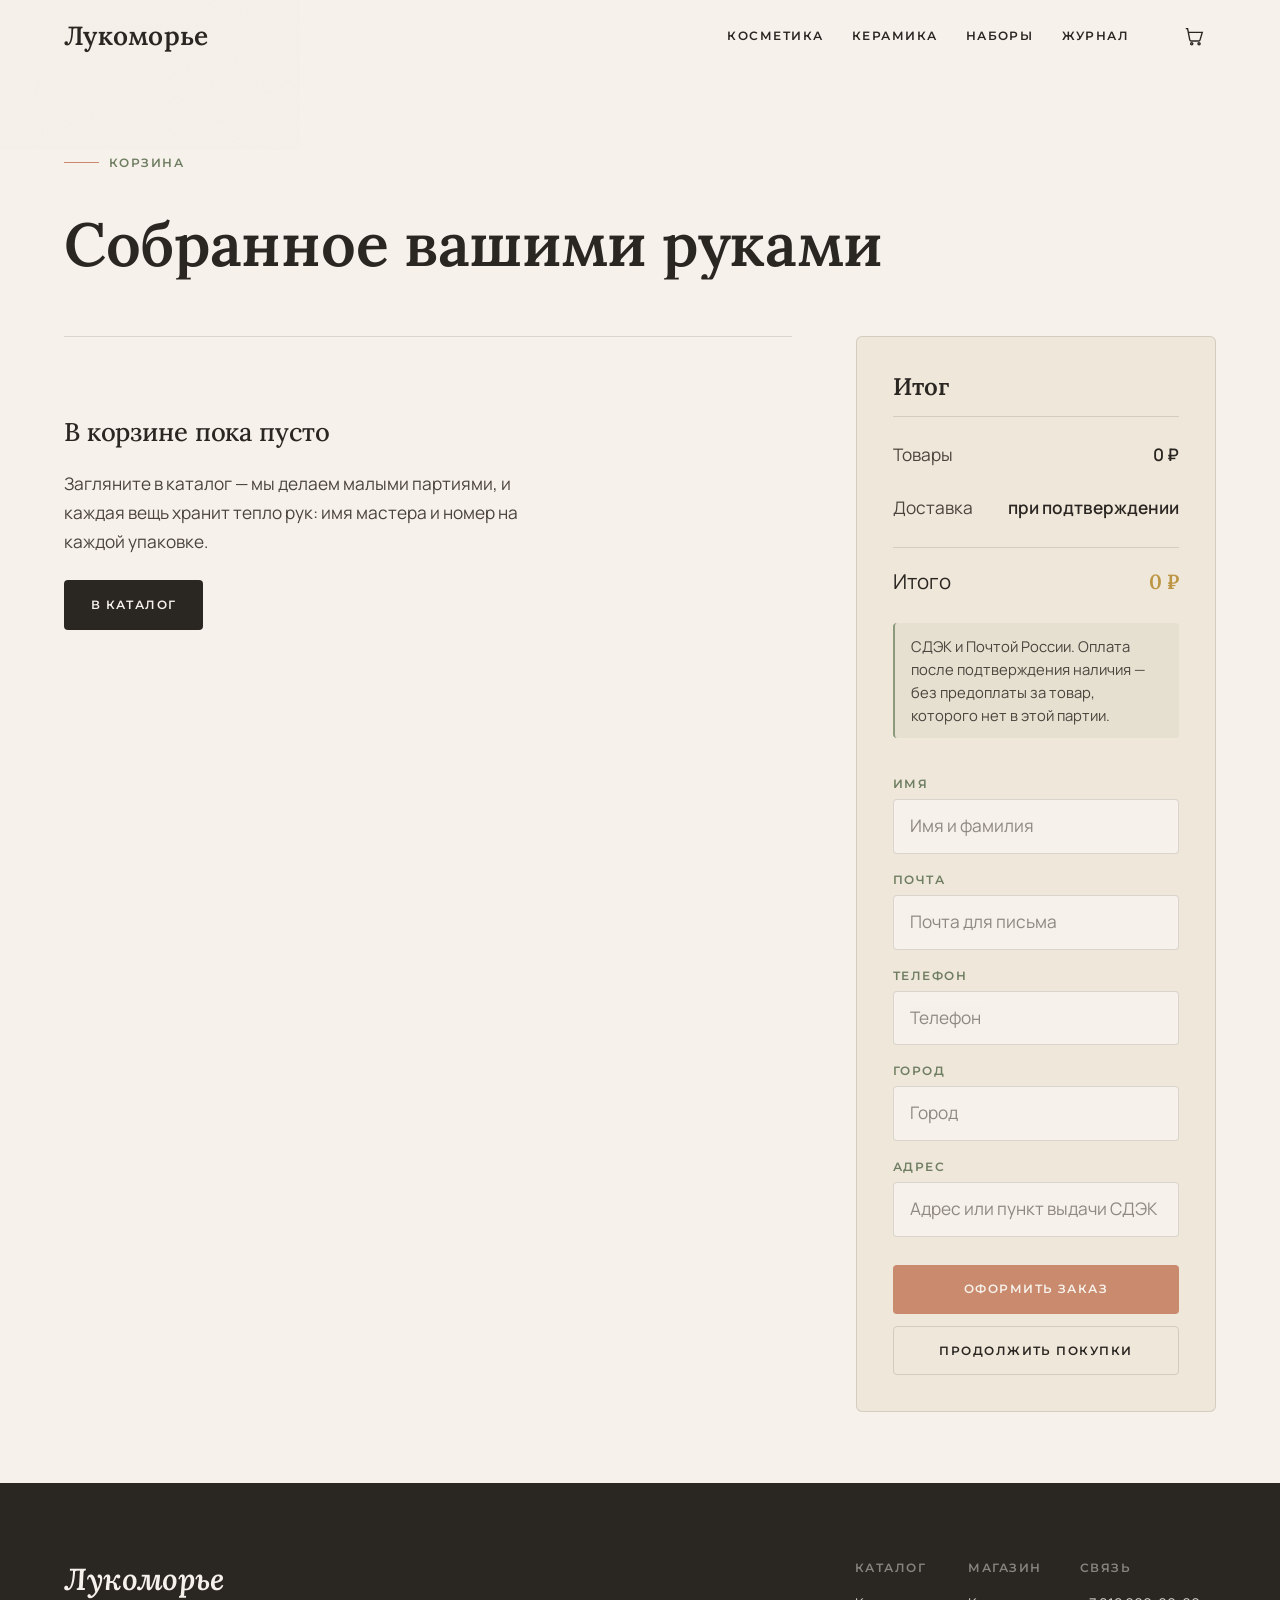
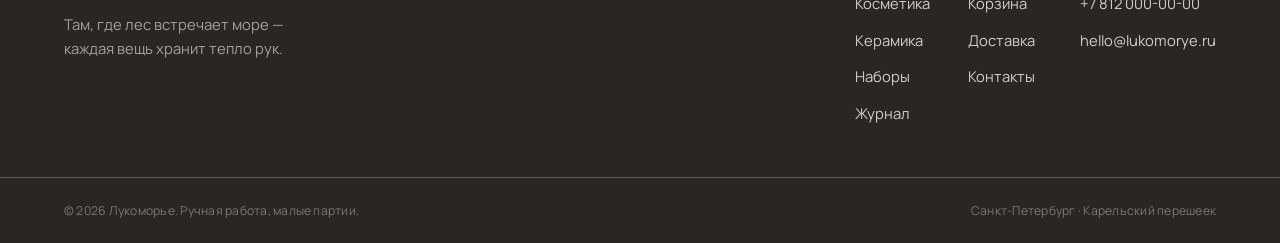
==== commit a446691e: "Fix reveal timing bug, header grain seam, refresh hero and fonts - Add scrollend/hashchange/pageshow" ====
--- a/cart.html
+++ b/cart.html
@@ -11,7 +11,7 @@
   <!-- Google Fonts: Lora (head) + Mulish (body) + Montserrat (label), cyrillic -->
   <link rel="preconnect" href="https://fonts.googleapis.com" />
   <link rel="preconnect" href="https://fonts.gstatic.com" crossorigin />
-  <link href="https://fonts.googleapis.com/css2?family=Lora:ital,wght@0,500;0,600;1,500;1,600&family=Montserrat:wght@600&family=Mulish:wght@400;600;700&display=swap&subset=cyrillic,cyrillic-ext" rel="stylesheet" />
+  <link href="https://fonts.googleapis.com/css2?family=Lora:ital,wght@0,500;0,600;1,500;1,600&family=Manrope:wght@400;500;600;700&family=Montserrat:wght@600&display=swap&subset=cyrillic,cyrillic-ext" rel="stylesheet" />
 
   <link rel="stylesheet" href="css/settings.css" />
   <link rel="stylesheet" href="css/base.css" />
--- a/css/settings.css
+++ b/css/settings.css
@@ -27,9 +27,9 @@
   --overlay-warm: rgba(42, 38, 34, .56);
 
   /* ---- Type families ---- */
-  --font-head:  'Lora', Georgia, 'Times New Roman', serif;       /* 500/600 + italic */
-  --font-body:  'Mulish', system-ui, -apple-system, sans-serif;  /* 400/600 */
-  --font-label: 'Montserrat', system-ui, sans-serif;             /* 600 small-caps */
+  --font-head:  'Lora', Georgia, 'Times New Roman', serif;         /* 500/600 + italic */
+  --font-body:  'Manrope', system-ui, -apple-system, sans-serif;   /* 400/500/600/700 — livelier, full cyrillic */
+  --font-label: 'Montserrat', system-ui, sans-serif;               /* 600 small-caps */
 
   /* ---- Fluid type scale (clamp) ---- */
   --fs-display: clamp(2.6rem, 1.2rem + 6vw, 5.6rem);    /* hero headline */
@@ -62,11 +62,11 @@
   --sp-2xl: 5rem;
   --sp-3xl: 7rem;
 
-  /* gallery breathing room between sections */
-  --section-gap: clamp(4rem, 8vw, 6.5rem);
+  /* gallery breathing room between sections — denser, structural rhythm */
+  --section-gap: clamp(3rem, 5.5vw, 5rem);
 
   /* ---- Layout — WIDE ---- */
-  --container: 1280px;
+  --container: 1360px;
   --pad-x: clamp(1.25rem, 5vw, 4rem);
   --col-gap: clamp(1.25rem, 3vw, 2.75rem);
   --measure: 64ch;
@@ -83,7 +83,9 @@
   --shadow-soft: 0 1px 2px rgba(42, 38, 34, .05);
 
   /* ---- Z layers ---- */
-  --z-grain:      1;
+  /* grain sits ABOVE the sticky header so its multiply blend is uniform
+     across the whole viewport — no compositing seam behind the header. */
+  --z-grain:      65;
   --z-header:     60;
   --z-nav-panel:  70;
   --z-skip:       100;
--- a/css/base.css
+++ b/css/base.css
@@ -216,6 +216,17 @@
   color: var(--ink);
 }
 .btn--gold:hover { background: var(--gold-deep); color: var(--ink); }
+/* light-outline ghost — for use on dark photo overlays (hero) */
+.btn--outline-light {
+  background: transparent;
+  color: var(--on-dark);
+  border-color: var(--line-on-dark);
+}
+.btn--outline-light:hover {
+  background: var(--on-dark);
+  color: var(--ink);
+  border-color: var(--on-dark);
+}
 .btn--block { width: 100%; }
 
 /* ---- Paper grain overlay (single SVG feTurbulence) ---- */
@@ -281,7 +292,6 @@
   transition:
     opacity var(--dur-block) var(--ease),
     transform var(--dur-block) var(--ease);
-  will-change: opacity, transform;
 }
 [data-reveal].is-revealed {
   opacity: 1;
@@ -294,11 +304,15 @@
   transition:
     clip-path var(--dur-head) var(--ease),
     opacity var(--dur-head) var(--ease);
-  will-change: clip-path, opacity;
 }
 [data-reveal-head].is-revealed {
   clip-path: inset(0 0 0 0);
   opacity: 1;
+}
+/* once revealed, drop any lingering compositor hint (no ghost-layer seam) */
+[data-reveal].is-revealed,
+[data-reveal-head].is-revealed {
+  will-change: auto;
 }
 
 /* optional per-block stagger (set --reveal-delay inline or in block CSS) */
--- a/css/blocks/header.css
+++ b/css/blocks/header.css
@@ -12,7 +12,7 @@
   position: sticky;
   top: 0;
   z-index: var(--z-header);
-  background: color-mix(in srgb, var(--alabaster) 84%, transparent);
+  background: var(--alabaster);
   border-bottom: 1px solid transparent;
   transition:
     background var(--dur) var(--ease),
--- a/css/blocks/hero.css
+++ b/css/blocks/hero.css
@@ -1,49 +1,83 @@
 /* ============================================================
-   hero.css — asymmetric image-led hero · «Лукоморье»
-   BEM block: .hero / .hero__inner / .hero__copy / .hero__media
-   Reveal: only .is-revealed toggled (contract in base.css).
-   Image: .u-img--tall → position:absolute inset:0 cover (base.css).
-   No heavy shadows · soft 4px radius · 1px hairlines · no gradients.
+   hero.css — full-bleed editorial hero · «Лукоморье»
+   Full-viewport craft photo + FLAT warm overlay (solid rgba) +
+   light typography. Copy pinned left, trust strip along the base.
+   The H1 is NEVER reveal-gated — hero copy shows instantly.
+   Image: .u-img (img absolute inset:0 cover, from base.css).
+   No heavy shadows · no gradients · AA-contrast light copy.
    ============================================================ */
 
-/* ---- Section padding (supplements .section from base.css) ----------- */
 .hero {
-  /* .section already applies padding-block: var(--section-gap).
-     Reduce only the top to let the header breathe without doubling. */
-  padding-top: clamp(2rem, 4vw, 3.5rem);
+  position: relative;
+  isolation: isolate;                 /* own stacking context for z-layers */
+  color: var(--on-dark);
+  min-height: clamp(560px, 82vh, 820px);
+  display: flex;
+  align-items: flex-end;              /* copy + trust anchored toward the base */
+  padding-top: clamp(5rem, 12vh, 8rem);
+  padding-bottom: clamp(2.5rem, 5vw, 4rem);
+  overflow: clip;
 }
 
-/* ---- Wide asymmetric two-column grid ------------------------------- */
-.hero__inner {
-  display: grid;
-  /* copy column slightly wider to let the long Russian headline breathe */
-  grid-template-columns: 55fr 45fr;
-  align-items: center;
-  gap: clamp(2rem, 5vw, 5rem);
+/* ---- Full-bleed background photo — cover-clamped (.u-img) ---- */
+.hero__bg {
+  position: absolute;
+  inset: 0;
+  z-index: -2;
+  border-radius: 0;
+  background: var(--ink);             /* fallback while photo loads */
+}
+.hero__bg > img {
+  position: absolute;
+  inset: 0;
+  width: 100%;
+  height: 100%;
+  object-fit: cover;
+  object-position: center 42%;
 }
 
-/* ---- Copy column --------------------------------------------------- */
-.hero__copy {
-  /* soft gallery breathing room at the bottom on wide */
-  padding-bottom: clamp(1rem, 2vw, 2rem);
+/* ---- FLAT warm overlay — solid rgba, NO gradient ---- */
+.hero__overlay {
+  position: absolute;
+  inset: 0;
+  z-index: -1;
+  background: rgba(30, 26, 22, .62);
 }
 
-/* eyebrow — inherits .section__eyebrow from base.css; no override needed */
+/* ---- Inner: copy column + trust strip, full width ---- */
+.hero__inner {
+  position: relative;
+  width: 100%;
+  display: flex;
+  flex-direction: column;
+  gap: clamp(2rem, 5vw, 3.5rem);
+}
+
+/* ---- Copy column ---- */
+.hero__copy {
+  max-width: 30ch;
+}
+
+.hero__eyebrow {
+  color: var(--gold);
+  margin-bottom: var(--sp-sm);
+}
+.hero__eyebrow::before {
+  background: var(--gold);
+}
 
 .hero__title {
   font-size: var(--fs-display);
   line-height: var(--lh-display);
   font-weight: 600;
   letter-spacing: -.02em;
-  color: var(--ink);
-  max-width: 16ch;
-  margin-top: var(--sp-xs);
-  /* small extra kerning relief for Cyrillic at large size */
+  color: var(--on-dark);
+  max-width: 18ch;
   text-wrap: balance;
 }
-/* warm italic accent — clay-deep ensures AA on alabaster (#f6f1ea) */
+/* warm italic accent — light clay stays legible on the dark overlay */
 .hero__title em {
-  color: var(--clay-deep);
+  color: var(--gold);
   font-weight: 500;
   font-style: italic;
 }
@@ -51,12 +85,13 @@
 .hero__lead {
   font-size: var(--fs-lead);
   line-height: var(--lh-snug);
-  color: var(--ink-soft);
-  max-width: 46ch;
+  color: var(--on-dark);
+  opacity: .92;
+  max-width: 48ch;
   margin-top: var(--sp-md);
 }
 
-/* ---- CTA row ------------------------------------------------------- */
+/* ---- CTA row ---- */
 .hero__actions {
   display: flex;
   flex-wrap: wrap;
@@ -64,113 +99,61 @@
   margin-top: var(--sp-lg);
 }
 
-/* ---- Trust strip — real data numbers, no decorative counters ------- */
+/* ---- Trust strip — real data numbers along the base ---- */
 .hero__trust {
   display: flex;
   flex-wrap: wrap;
-  gap: clamp(.75rem, 2vw, 2rem) clamp(1.5rem, 4vw, 3rem);
-  margin-top: var(--sp-xl);
+  gap: clamp(.75rem, 2vw, 2rem) clamp(2rem, 5vw, 4rem);
   padding-top: var(--sp-md);
-  border-top: var(--bd-hair);
+  border-top: 1px solid var(--line-on-dark);
 }
 .hero__trust li {
   font-size: var(--fs-small);
-  color: var(--ink-soft);
+  color: var(--on-dark);
+  opacity: .9;
   line-height: 1.4;
 }
-/* the number itself — large serif, ink, no numbering decoration */
 .hero__trust strong {
   display: block;
   font-family: var(--font-head);
   font-weight: 600;
-  font-size: clamp(1.6rem, 1.1rem + 1.8vw, 2.4rem);
+  font-size: clamp(1.7rem, 1.1rem + 2vw, 2.6rem);
   line-height: 1;
-  color: var(--ink);
+  color: var(--on-dark);
+  opacity: 1;
   letter-spacing: -.015em;
   margin-bottom: .2em;
 }
 
-/* ---- Media column -------------------------------------------------- */
-/* .hero__media wraps a <figure> — position:relative already on <figure> */
-.hero__media {
-  /* fine-art frame: 1px hairline, soft 4px radius, no shadow */
-  border-radius: var(--radius);
-  overflow: clip; /* clip children to radius */
-}
-
-/* .u-img--tall (aspect-ratio: 3/4) is on the inner <span> —
-   base.css handles the absolute cover img.
-   We only set a small border on the outer figure (fine-art look). */
-.hero__media .u-img--tall {
-  /* radius already inherited but reset here explicitly for clarity */
-  border-radius: var(--radius);
-  /* subtle 1px frame, gallery-style */
-  outline: 1px solid var(--line);
-  outline-offset: -1px;
-}
-
-/* figcaption below the photo */
-.hero__cap {
-  margin-top: var(--sp-xs);
-  font-family: var(--font-label);
-  font-weight: 600;
-  font-size: var(--fs-label);
-  letter-spacing: var(--track-label);
-  text-transform: uppercase;
-  color: var(--sage-deep);
-  padding-inline: 2px; /* optical indent to align with photo edge */
-}
-
-/* ---- Reveal stagger for trust items (declare --reveal-delay here) -- */
-/* Trust list is a single [data-reveal]; stagger via CSS on children
-   so base.css reveal contract is not duplicated. */
-.hero__trust li:nth-child(2) { transition-delay: 60ms; }
-.hero__trust li:nth-child(3) { transition-delay: 120ms; }
-
 /* ============================================================
-   MOBILE REFLOW — 860px breakpoint (tablet landscape → stack)
-   SAME selector specificity as desktop nth-child rules above.
+   MOBILE REFLOW — 860px breakpoint
    ============================================================ */
 @media (max-width: 860px) {
-  .hero__inner {
-    grid-template-columns: 1fr;
-    gap: var(--sp-lg);
+  .hero {
+    min-height: clamp(500px, 76vh, 680px);
   }
-
-  /* photo first on mobile — gives the image-led feel on scroll */
-  .hero__media { order: -1; }
-
-  /* portrait ratio is too tall on narrow screens — swap to landscape */
-  .hero__media .u-img--tall {
-    aspect-ratio: 4 / 3;
+  .hero__copy {
+    max-width: 100%;
   }
-
   .hero__title {
-    max-width: 24ch; /* wider wrap on narrow column */
+    max-width: 20ch;
   }
-
   .hero__lead { max-width: 100%; }
-
-  .hero__trust {
-    gap: .75rem 1.5rem;
-  }
 }
 
 /* ============================================================
-   390px (iPhone SE / smallest target) — no horizontal overflow
-   html{overflow-x:clip} + body{overflow-x:hidden} in base.css.
-   Extra guards specific to hero:
+   390px (smallest target) — no horizontal overflow
    ============================================================ */
 @media (max-width: 480px) {
-  .hero__inner {
-    gap: var(--sp-md);
+  .hero {
+    min-height: auto;
+    padding-top: clamp(4rem, 22vh, 6rem);
+    padding-bottom: var(--sp-xl);
   }
-
   .hero__title {
-    font-size: clamp(2rem, 7.5vw, 2.6rem);
-    max-width: 20ch;
+    font-size: clamp(2.1rem, 8.5vw, 2.8rem);
+    max-width: 18ch;
   }
-
   .hero__actions {
     flex-direction: column;
   }
@@ -178,13 +161,7 @@
     width: 100%;
     text-align: center;
   }
-
   .hero__trust {
-    flex-direction: column;
-    gap: var(--sp-sm);
+    gap: var(--sp-md) var(--sp-lg);
   }
-
-  /* same nth-child selectors as above — explicit reuse per spec */
-  .hero__trust li:nth-child(2) { transition-delay: 60ms; }
-  .hero__trust li:nth-child(3) { transition-delay: 120ms; }
 }
